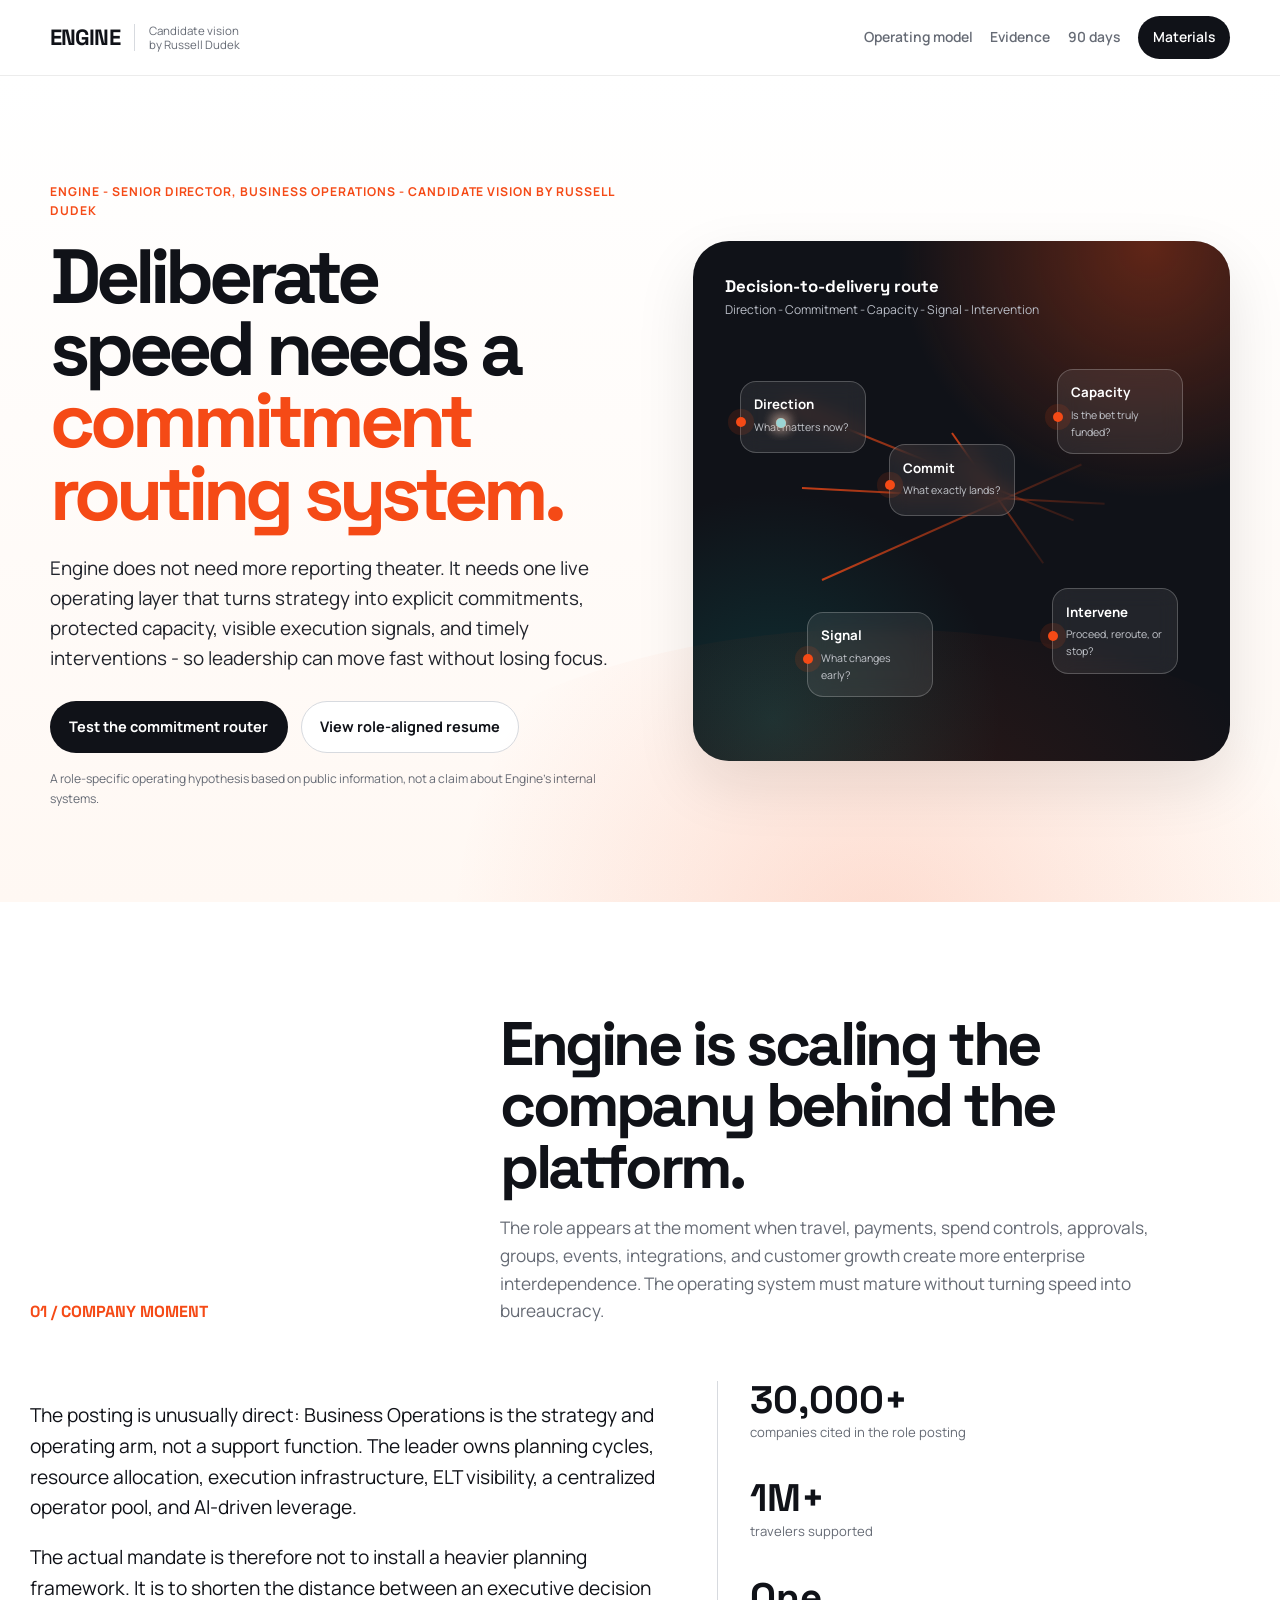
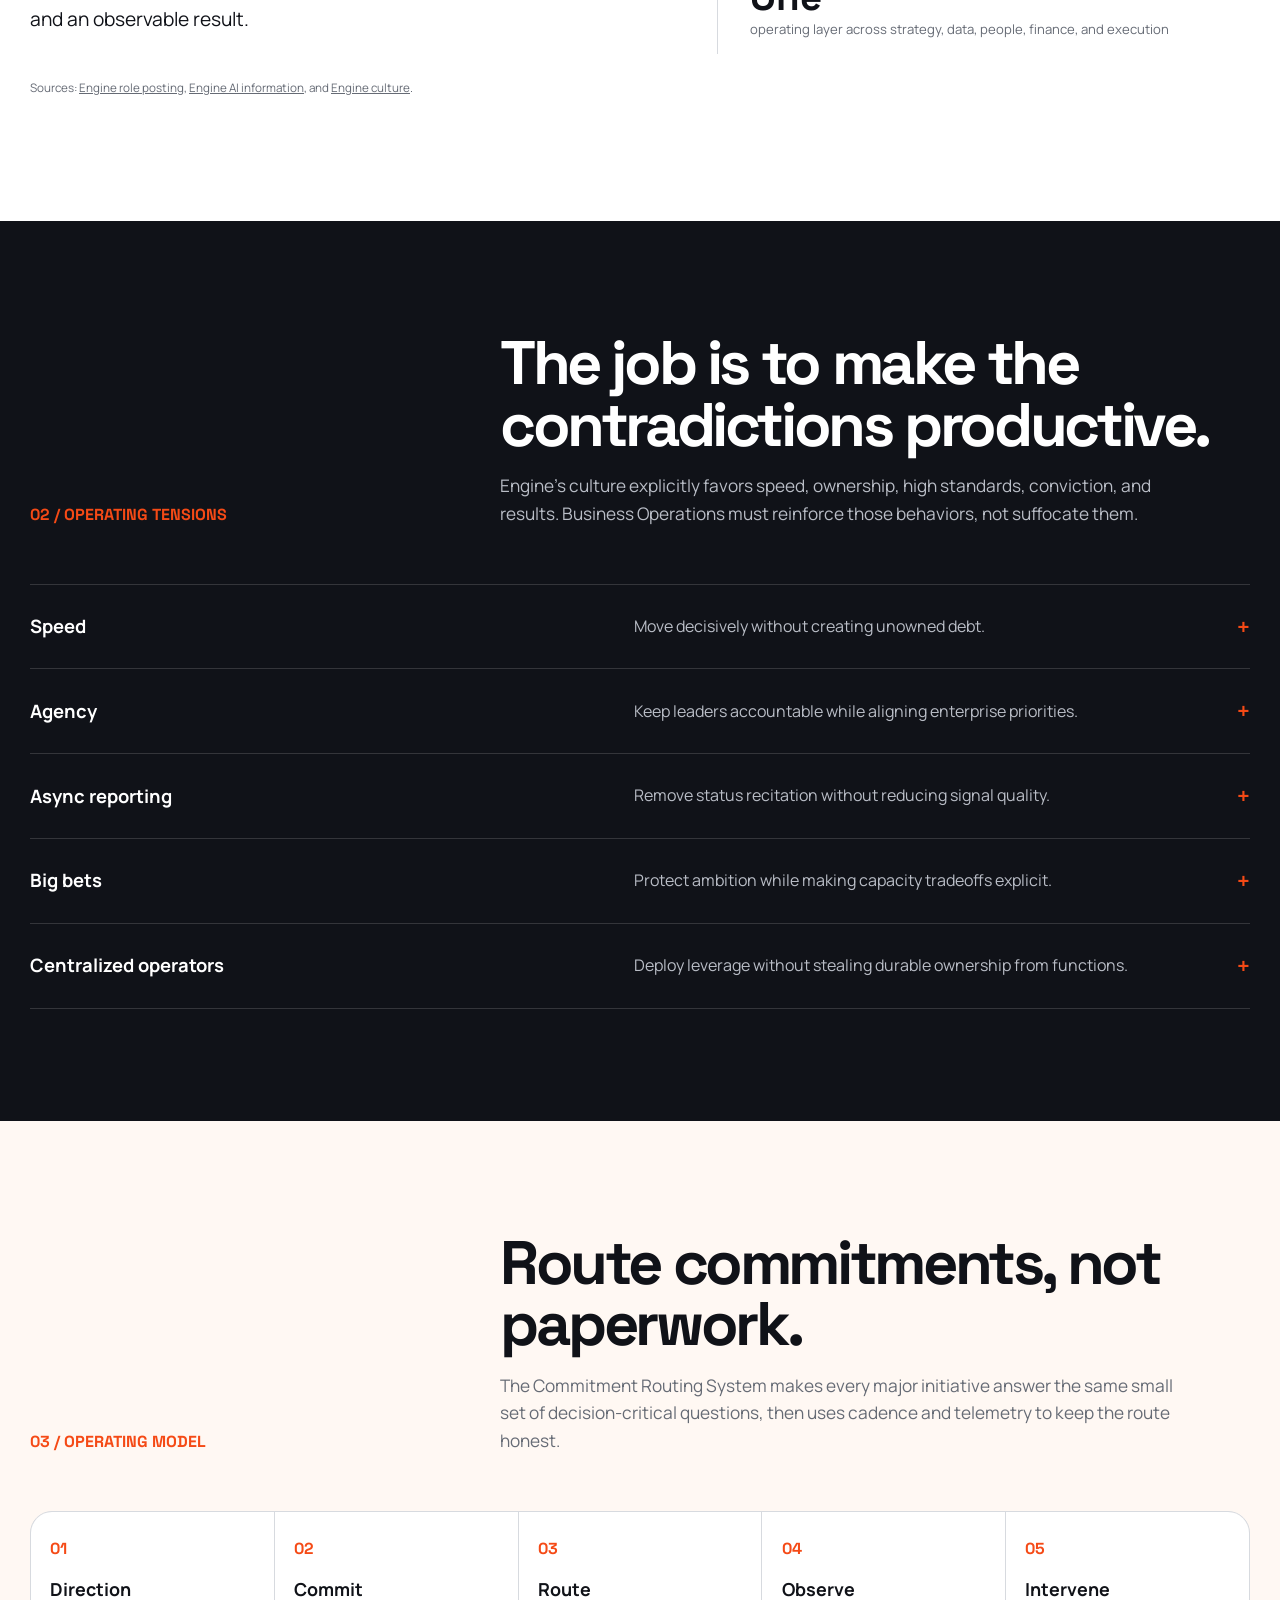
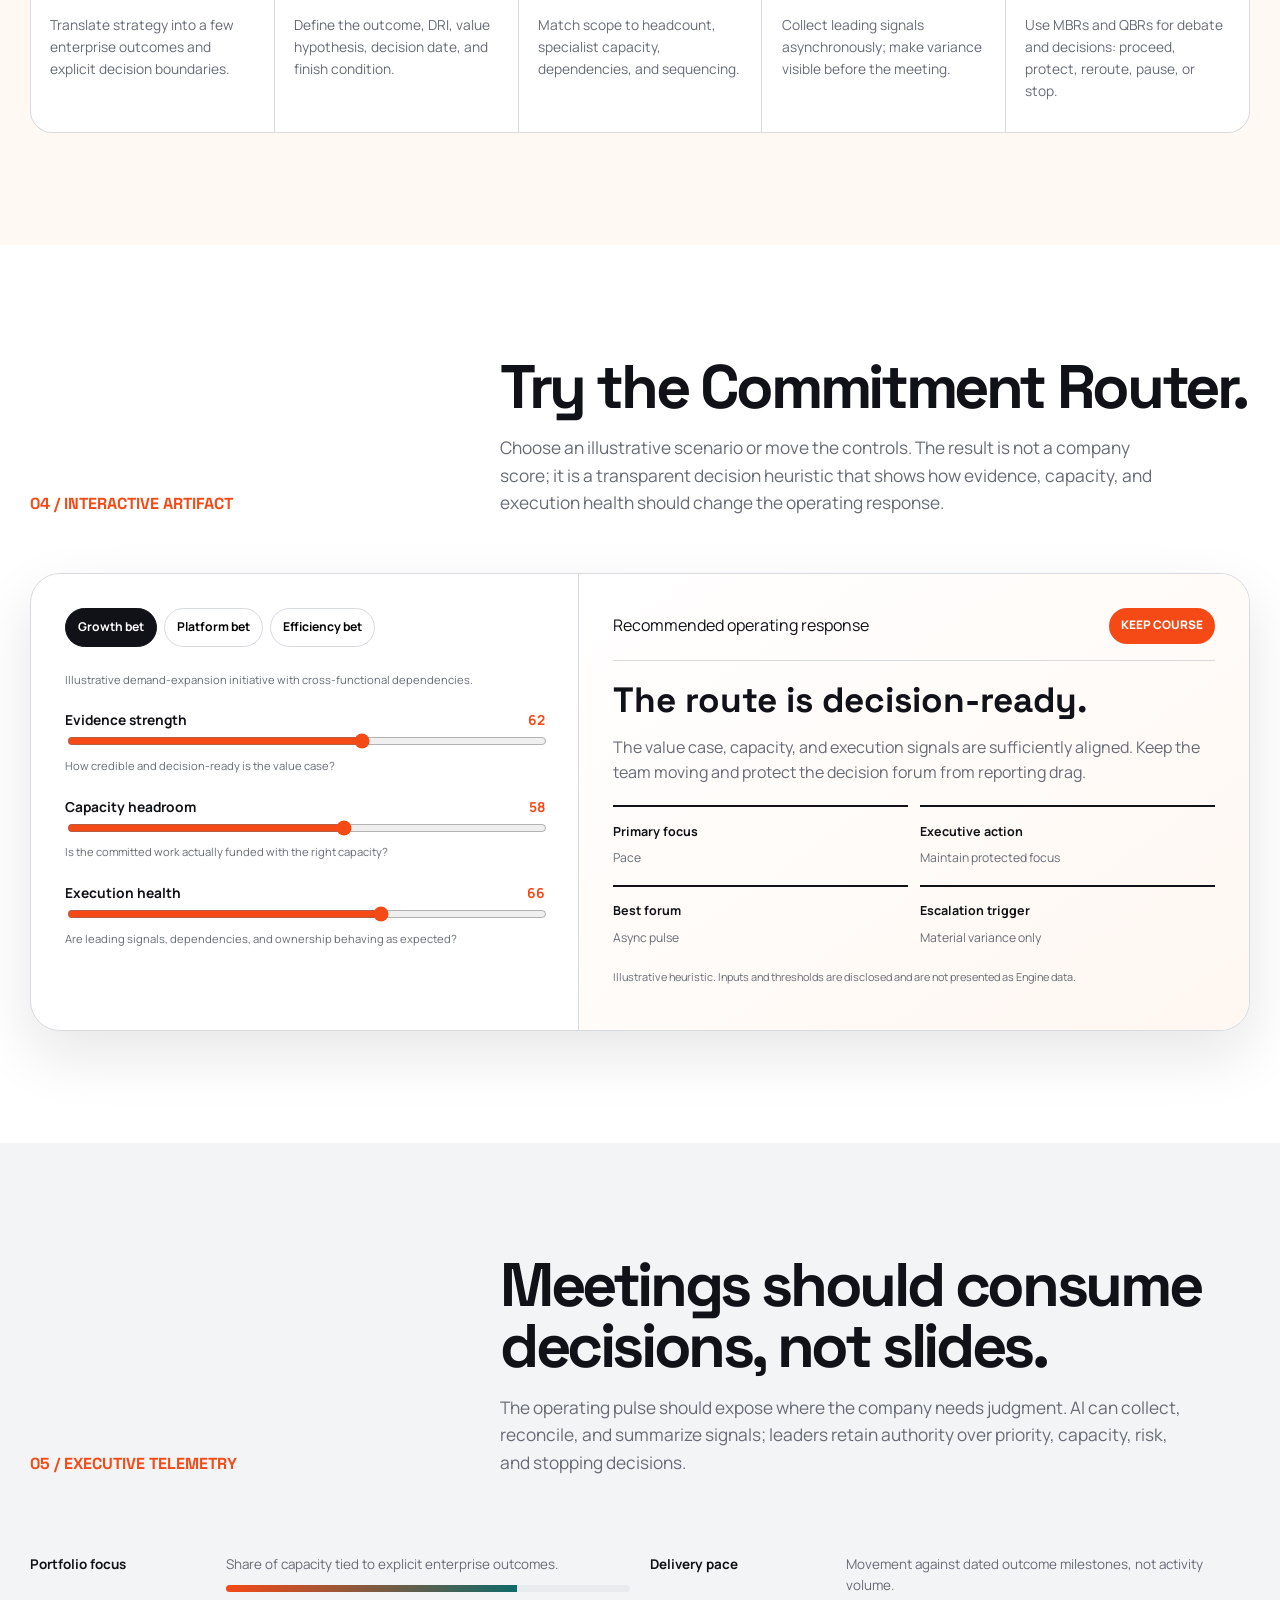
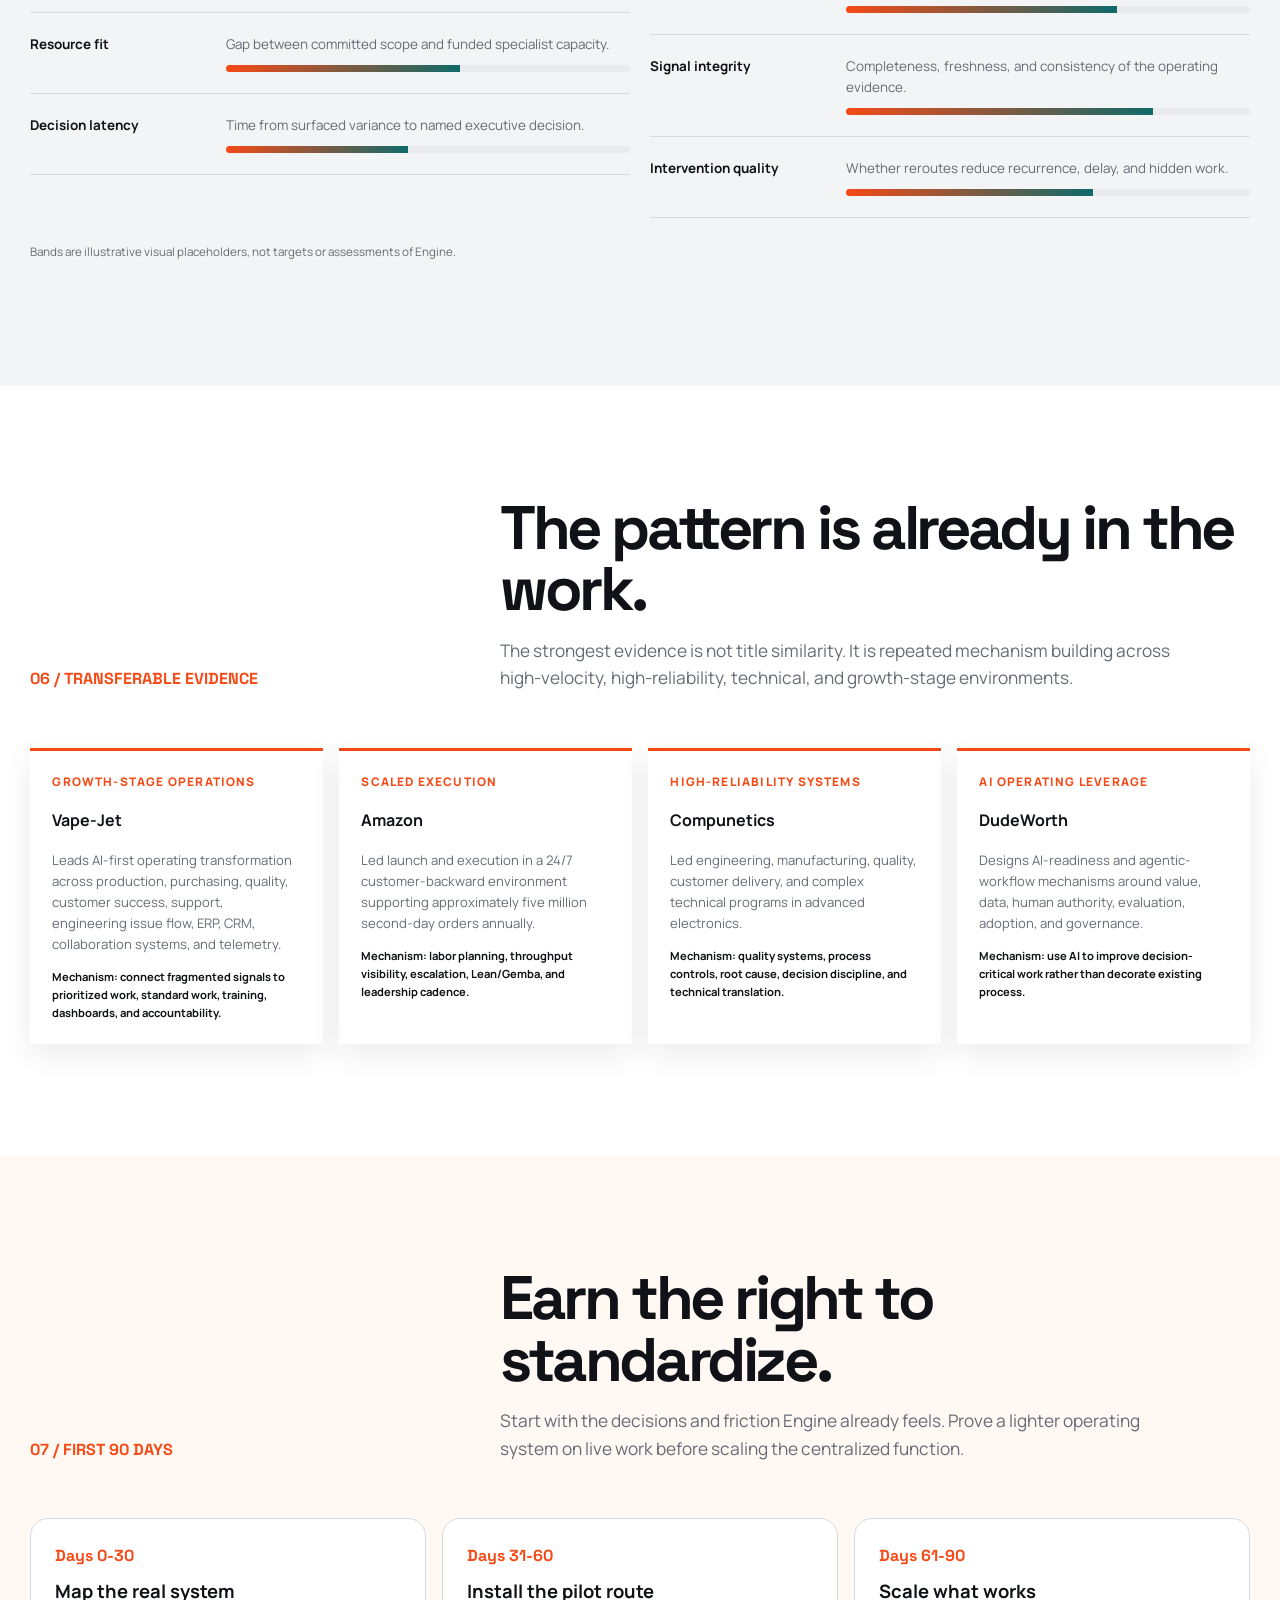
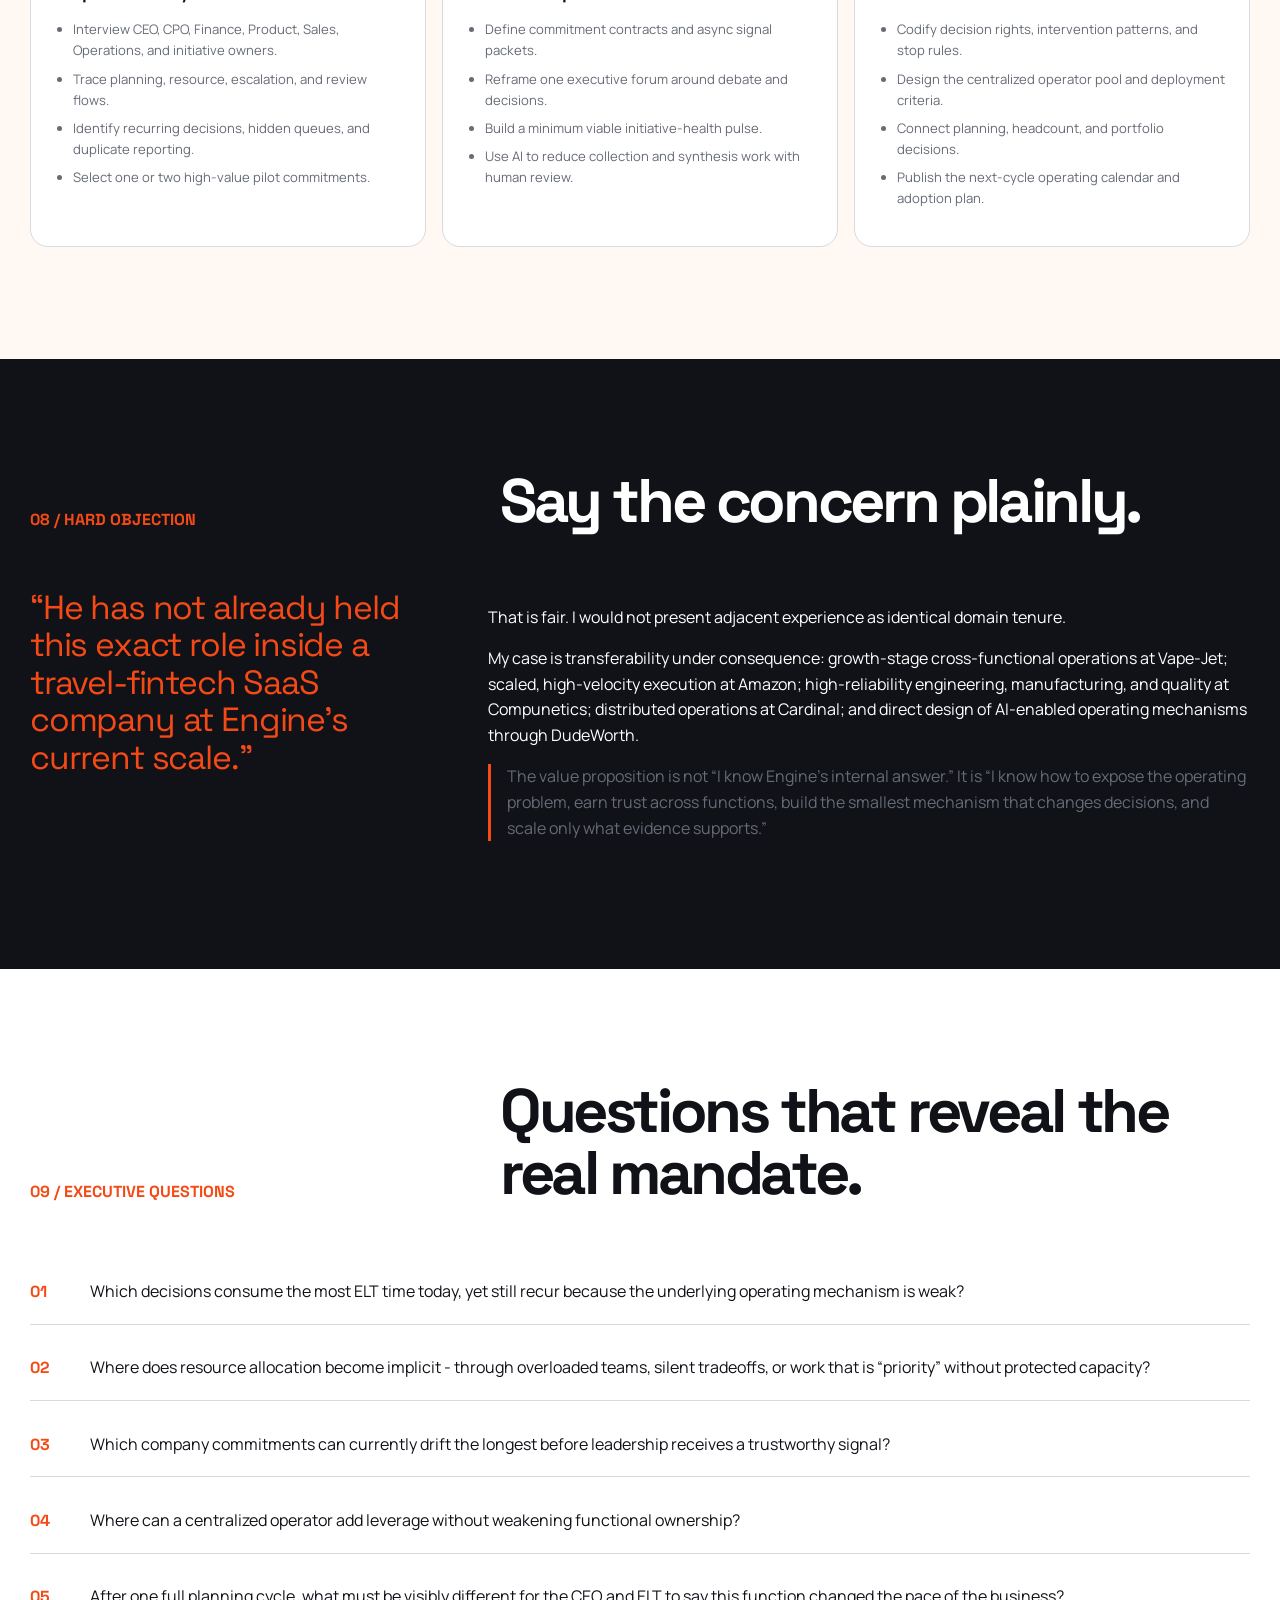
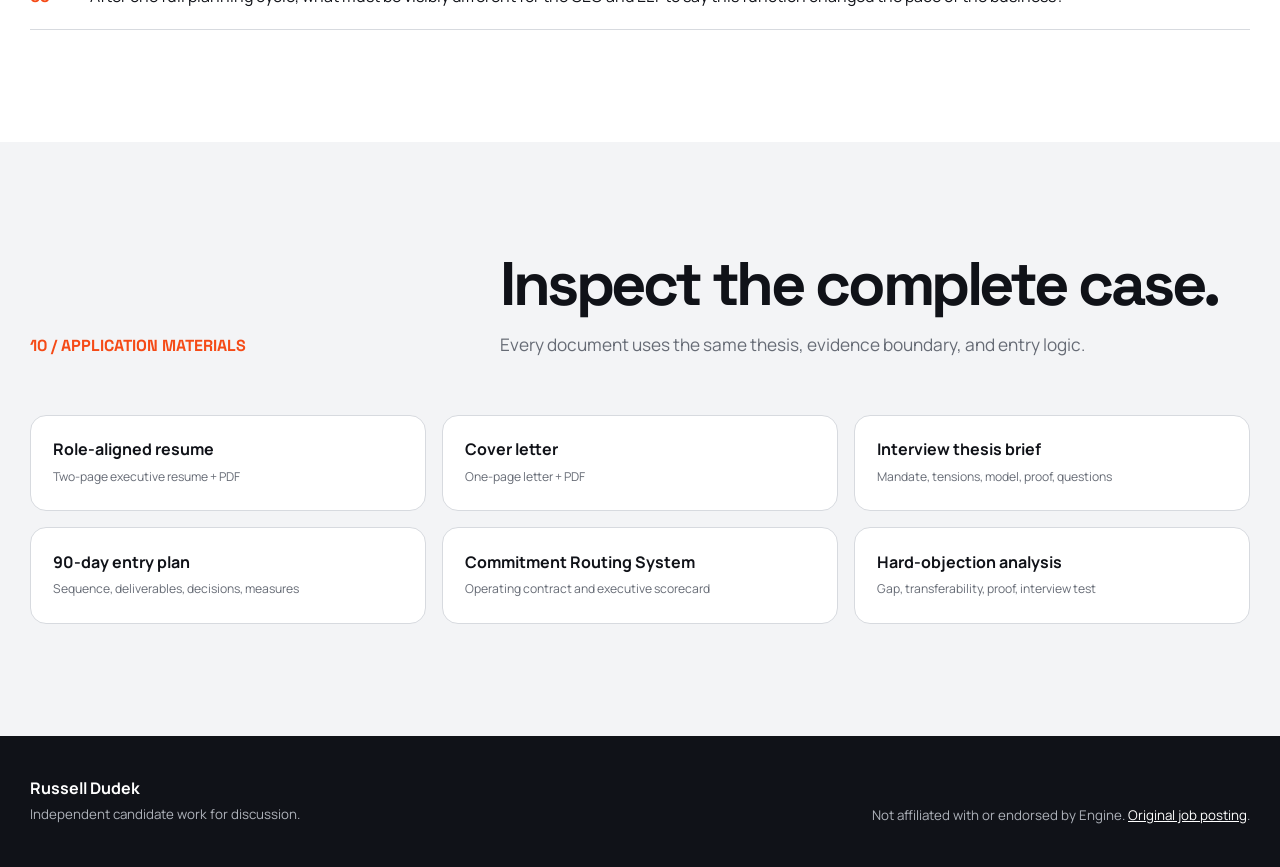
==== index.html @ a6847e2d "Add candidate vision site" ====
<!doctype html><html lang="en"><head><meta charset="utf-8"><meta name="viewport" content="width=device-width,initial-scale=1"><meta name="description" content="Independent candidate vision for Engine's Senior Director, Business Operations role by Russell Dudek."><title>Engine Senior Director, Business Operations - Russell Dudek</title><link rel="stylesheet" href="styles.css"></head><body><a class="skip-link" href="#main">Skip to content</a><header class="site-header"><div class="header-inner"><a class="brand-lockup" href="index.html"><span class="brand-word">ENGINE</span><span class="candidate-label">Candidate vision<br>by Russell Dudek</span></a><nav class="nav" aria-label="Primary"><a href="index.html#model">Operating model</a><a href="index.html#proof">Evidence</a><a href="index.html#plan">90 days</a><a class="nav-cta" href="index.html#downloads">Materials</a></nav></div></header><main id="main">
<section class="hero"><div class="hero-inner"><div><p class="company-id">ENGINE - Senior Director, Business Operations - Candidate vision by Russell Dudek</p><h1>Deliberate speed needs a <span>commitment routing system.</span></h1><p class="hero-copy">Engine does not need more reporting theater. It needs one live operating layer that turns strategy into explicit commitments, protected capacity, visible execution signals, and timely interventions - so leadership can move fast without losing focus.</p><div class="hero-actions"><a class="button primary" href="#router">Test the commitment router</a><a class="button secondary" href="resume.html">View role-aligned resume</a></div><p class="micro-note">A role-specific operating hypothesis based on public information, not a claim about Engine's internal systems.</p></div>
<div class="route-stage" aria-label="Animated commitment routing visual"><div class="route-map"><div class="route-title">Decision-to-delivery route</div><div class="route-sub">Direction - Commitment - Capacity - Signal - Intervention</div><div class="route-grid"><div class="route-line l1"></div><div class="route-line l2"></div><div class="route-line l3"></div><div class="route-line l4"></div><div class="signal"></div><div class="signal s2"></div><div class="signal s3"></div><div class="route-node n1"><strong>Direction</strong><small>What matters now?</small></div><div class="route-node n2"><strong>Commit</strong><small>What exactly lands?</small></div><div class="route-node n3"><strong>Capacity</strong><small>Is the bet truly funded?</small></div><div class="route-node n4"><strong>Signal</strong><small>What changes early?</small></div><div class="route-node n5"><strong>Intervene</strong><small>Proceed, reroute, or stop?</small></div></div></div></div></div></section>

<section class="section" id="moment"><div class="section-inner"><div class="section-head"><div><div class="section-num">01 / COMPANY MOMENT</div></div><div><h2>Engine is scaling the company behind the platform.</h2><p class="section-lede">The role appears at the moment when travel, payments, spend controls, approvals, groups, events, integrations, and customer growth create more enterprise interdependence. The operating system must mature without turning speed into bureaucracy.</p></div></div><div class="moment-grid"><div class="moment-copy"><p>The posting is unusually direct: Business Operations is the strategy and operating arm, not a support function. The leader owns planning cycles, resource allocation, execution infrastructure, ELT visibility, a centralized operator pool, and AI-driven leverage.</p><p>The actual mandate is therefore not to install a heavier planning framework. It is to shorten the distance between an executive decision and an observable result.</p></div><div class="fact-rail"><div class="fact"><strong>30,000+</strong><span>companies cited in the role posting</span></div><div class="fact"><strong>1M+</strong><span>travelers supported</span></div><div class="fact"><strong>One</strong><span>operating layer across strategy, data, people, finance, and execution</span></div></div></div><p class="source-note">Sources: <a href="https://job-boards.greenhouse.io/engine/jobs/7785893003">Engine role posting</a>, <a href="https://engine.com/ai-information">Engine AI information</a>, and <a href="https://engine.com/culture">Engine culture</a>.</p></div></section>

<section class="section dark" id="tensions"><div class="section-inner"><div class="section-head"><div><div class="section-num">02 / OPERATING TENSIONS</div></div><div><h2>The job is to make the contradictions productive.</h2><p class="section-lede">Engine's culture explicitly favors speed, ownership, high standards, conviction, and results. Business Operations must reinforce those behaviors, not suffocate them.</p></div></div><div class="tension-list"><div class="tension"><strong>Speed</strong><span>Move decisively without creating unowned debt.</span><b class="arrow">+</b></div><div class="tension"><strong>Agency</strong><span>Keep leaders accountable while aligning enterprise priorities.</span><b class="arrow">+</b></div><div class="tension"><strong>Async reporting</strong><span>Remove status recitation without reducing signal quality.</span><b class="arrow">+</b></div><div class="tension"><strong>Big bets</strong><span>Protect ambition while making capacity tradeoffs explicit.</span><b class="arrow">+</b></div><div class="tension"><strong>Centralized operators</strong><span>Deploy leverage without stealing durable ownership from functions.</span><b class="arrow">+</b></div></div></div></section>

<section class="section cream" id="model"><div class="section-inner"><div class="section-head"><div><div class="section-num">03 / OPERATING MODEL</div></div><div><h2>Route commitments, not paperwork.</h2><p class="section-lede">The Commitment Routing System makes every major initiative answer the same small set of decision-critical questions, then uses cadence and telemetry to keep the route honest.</p></div></div><div class="model-strip"><div class="model-step"><span class="step-num">01</span><h3>Direction</h3><p>Translate strategy into a few enterprise outcomes and explicit decision boundaries.</p></div><div class="model-step"><span class="step-num">02</span><h3>Commit</h3><p>Define the outcome, DRI, value hypothesis, decision date, and finish condition.</p></div><div class="model-step"><span class="step-num">03</span><h3>Route</h3><p>Match scope to headcount, specialist capacity, dependencies, and sequencing.</p></div><div class="model-step"><span class="step-num">04</span><h3>Observe</h3><p>Collect leading signals asynchronously; make variance visible before the meeting.</p></div><div class="model-step"><span class="step-num">05</span><h3>Intervene</h3><p>Use MBRs and QBRs for debate and decisions: proceed, protect, reroute, pause, or stop.</p></div></div></div></section>

<section class="section" id="router"><div class="section-inner"><div class="section-head"><div><div class="section-num">04 / INTERACTIVE ARTIFACT</div></div><div><h2>Try the Commitment Router.</h2><p class="section-lede">Choose an illustrative scenario or move the controls. The result is not a company score; it is a transparent decision heuristic that shows how evidence, capacity, and execution health should change the operating response.</p></div></div><div class="router-shell"><div class="router-controls"><div class="scenario-tabs" role="tablist" aria-label="Illustrative scenarios"><button class="scenario-tab" data-scenario="growth" aria-selected="true">Growth bet</button><button class="scenario-tab" data-scenario="platform" aria-selected="false">Platform bet</button><button class="scenario-tab" data-scenario="efficiency" aria-selected="false">Efficiency bet</button></div><p id="scenarioContext" class="control-help">Illustrative demand-expansion initiative with cross-functional dependencies.</p><div class="control"><label for="evidence">Evidence strength <output id="evidenceOut">62</output></label><input id="evidence" type="range" min="0" max="100" value="62"><div class="control-help">How credible and decision-ready is the value case?</div></div><div class="control"><label for="capacity">Capacity headroom <output id="capacityOut">58</output></label><input id="capacity" type="range" min="0" max="100" value="58"><div class="control-help">Is the committed work actually funded with the right capacity?</div></div><div class="control"><label for="health">Execution health <output id="healthOut">66</output></label><input id="health" type="range" min="0" max="100" value="66"><div class="control-help">Are leading signals, dependencies, and ownership behaving as expected?</div></div></div><div class="router-output"><div class="decision-state"><span>Recommended operating response</span><span class="decision-badge" id="decisionBadge">KEEP COURSE</span></div><h3 class="decision-title" id="decisionTitle">The route is decision-ready.</h3><p class="decision-copy" id="decisionCopy">The value case, capacity, and execution signals are sufficiently aligned.</p><div class="decision-grid"><div class="decision-cell"><strong>Primary focus</strong><p id="decisionFocus">Pace</p></div><div class="decision-cell"><strong>Executive action</strong><p id="decisionAction">Maintain protected focus</p></div><div class="decision-cell"><strong>Best forum</strong><p id="decisionForum">Async pulse</p></div><div class="decision-cell"><strong>Escalation trigger</strong><p id="decisionTrigger">Material variance only</p></div></div><p class="assumption">Illustrative heuristic. Inputs and thresholds are disclosed and are not presented as Engine data.</p></div></div></div></section>

<section class="section mist" id="telemetry"><div class="section-inner"><div class="section-head"><div><div class="section-num">05 / EXECUTIVE TELEMETRY</div></div><div><h2>Meetings should consume decisions, not slides.</h2><p class="section-lede">The operating pulse should expose where the company needs judgment. AI can collect, reconcile, and summarize signals; leaders retain authority over priority, capacity, risk, and stopping decisions.</p></div></div><div class="scorecard"><div><div class="score-row"><strong>Portfolio focus</strong><span>Share of capacity tied to explicit enterprise outcomes.<div class="score-band"><i style="width:72%"></i></div></span></div><div class="score-row"><strong>Resource fit</strong><span>Gap between committed scope and funded specialist capacity.<div class="score-band"><i style="width:58%"></i></div></span></div><div class="score-row"><strong>Decision latency</strong><span>Time from surfaced variance to named executive decision.<div class="score-band"><i style="width:45%"></i></div></span></div></div><div><div class="score-row"><strong>Delivery pace</strong><span>Movement against dated outcome milestones, not activity volume.<div class="score-band"><i style="width:67%"></i></div></span></div><div class="score-row"><strong>Signal integrity</strong><span>Completeness, freshness, and consistency of the operating evidence.<div class="score-band"><i style="width:76%"></i></div></span></div><div class="score-row"><strong>Intervention quality</strong><span>Whether reroutes reduce recurrence, delay, and hidden work.<div class="score-band"><i style="width:61%"></i></div></span></div></div></div><p class="source-note">Bands are illustrative visual placeholders, not targets or assessments of Engine.</p></div></section>

<section class="section" id="proof"><div class="section-inner"><div class="section-head"><div><div class="section-num">06 / TRANSFERABLE EVIDENCE</div></div><div><h2>The pattern is already in the work.</h2><p class="section-lede">The strongest evidence is not title similarity. It is repeated mechanism building across high-velocity, high-reliability, technical, and growth-stage environments.</p></div></div><div class="proof-map"><article class="proof"><div class="eyebrow">Growth-stage operations</div><h3>Vape-Jet</h3><p>Leads AI-first operating transformation across production, purchasing, quality, customer success, support, engineering issue flow, ERP, CRM, collaboration systems, and telemetry.</p><div class="evidence">Mechanism: connect fragmented signals to prioritized work, standard work, training, dashboards, and accountability.</div></article><article class="proof"><div class="eyebrow">Scaled execution</div><h3>Amazon</h3><p>Led launch and execution in a 24/7 customer-backward environment supporting approximately five million second-day orders annually.</p><div class="evidence">Mechanism: labor planning, throughput visibility, escalation, Lean/Gemba, and leadership cadence.</div></article><article class="proof"><div class="eyebrow">High-reliability systems</div><h3>Compunetics</h3><p>Led engineering, manufacturing, quality, customer delivery, and complex technical programs in advanced electronics.</p><div class="evidence">Mechanism: quality systems, process controls, root cause, decision discipline, and technical translation.</div></article><article class="proof"><div class="eyebrow">AI operating leverage</div><h3>DudeWorth</h3><p>Designs AI-readiness and agentic-workflow mechanisms around value, data, human authority, evaluation, adoption, and governance.</p><div class="evidence">Mechanism: use AI to improve decision-critical work rather than decorate existing process.</div></article></div></div></section>

<section class="section cream" id="plan"><div class="section-inner"><div class="section-head"><div><div class="section-num">07 / FIRST 90 DAYS</div></div><div><h2>Earn the right to standardize.</h2><p class="section-lede">Start with the decisions and friction Engine already feels. Prove a lighter operating system on live work before scaling the centralized function.</p></div></div><div class="timeline"><article class="phase"><span class="days">Days 0-30</span><h3>Map the real system</h3><ul><li>Interview CEO, CPO, Finance, Product, Sales, Operations, and initiative owners.</li><li>Trace planning, resource, escalation, and review flows.</li><li>Identify recurring decisions, hidden queues, and duplicate reporting.</li><li>Select one or two high-value pilot commitments.</li></ul></article><article class="phase"><span class="days">Days 31-60</span><h3>Install the pilot route</h3><ul><li>Define commitment contracts and async signal packets.</li><li>Reframe one executive forum around debate and decisions.</li><li>Build a minimum viable initiative-health pulse.</li><li>Use AI to reduce collection and synthesis work with human review.</li></ul></article><article class="phase"><span class="days">Days 61-90</span><h3>Scale what works</h3><ul><li>Codify decision rights, intervention patterns, and stop rules.</li><li>Design the centralized operator pool and deployment criteria.</li><li>Connect planning, headcount, and portfolio decisions.</li><li>Publish the next-cycle operating calendar and adoption plan.</li></ul></article></div></div></section>

<section class="section dark" id="objection"><div class="section-inner"><div class="section-head"><div><div class="section-num">08 / HARD OBJECTION</div></div><div><h2>Say the concern plainly.</h2></div></div><div class="objection"><div class="objection-quote">“He has not already held this exact role inside a travel-fintech SaaS company at Engine's current scale.”</div><div class="objection-answer"><p>That is fair. I would not present adjacent experience as identical domain tenure.</p><p>My case is transferability under consequence: growth-stage cross-functional operations at Vape-Jet; scaled, high-velocity execution at Amazon; high-reliability engineering, manufacturing, and quality at Compunetics; distributed operations at Cardinal; and direct design of AI-enabled operating mechanisms through DudeWorth.</p><p class="boundary">The value proposition is not “I know Engine's internal answer.” It is “I know how to expose the operating problem, earn trust across functions, build the smallest mechanism that changes decisions, and scale only what evidence supports.”</p></div></div></div></section>

<section class="section" id="questions"><div class="section-inner"><div class="section-head"><div><div class="section-num">09 / EXECUTIVE QUESTIONS</div></div><div><h2>Questions that reveal the real mandate.</h2></div></div><div class="questions"><div class="question"><b>01</b><span>Which decisions consume the most ELT time today, yet still recur because the underlying operating mechanism is weak?</span></div><div class="question"><b>02</b><span>Where does resource allocation become implicit - through overloaded teams, silent tradeoffs, or work that is “priority” without protected capacity?</span></div><div class="question"><b>03</b><span>Which company commitments can currently drift the longest before leadership receives a trustworthy signal?</span></div><div class="question"><b>04</b><span>Where can a centralized operator add leverage without weakening functional ownership?</span></div><div class="question"><b>05</b><span>After one full planning cycle, what must be visibly different for the CEO and ELT to say this function changed the pace of the business?</span></div></div></div></section>

<section class="section mist" id="downloads"><div class="section-inner"><div class="section-head"><div><div class="section-num">10 / APPLICATION MATERIALS</div></div><div><h2>Inspect the complete case.</h2><p class="section-lede">Every document uses the same thesis, evidence boundary, and entry logic.</p></div></div><div class="download-grid"><a class="download" href="resume.html"><strong>Role-aligned resume</strong><span>Two-page executive resume + PDF</span></a><a class="download" href="cover-letter.html"><strong>Cover letter</strong><span>One-page letter + PDF</span></a><a class="download" href="interview-brief.html"><strong>Interview thesis brief</strong><span>Mandate, tensions, model, proof, questions</span></a><a class="download" href="90-day-plan.html"><strong>90-day entry plan</strong><span>Sequence, deliverables, decisions, measures</span></a><a class="download" href="commitment-router.html"><strong>Commitment Routing System</strong><span>Operating contract and executive scorecard</span></a><a class="download" href="objection-analysis.html"><strong>Hard-objection analysis</strong><span>Gap, transferability, proof, interview test</span></a></div></div></section>
</main><footer class="footer"><div class="footer-inner"><div><strong>Russell Dudek</strong><br><small>Independent candidate work for discussion.</small></div><small>Not affiliated with or endorsed by Engine. <a href="https://job-boards.greenhouse.io/engine/jobs/7785893003">Original job posting</a>.</small></div></footer><script src="script.js"></script></body></html>
---- styles.css ----
@import url('https://fonts.googleapis.com/css2?family=Manrope:wght@400;500;600;700;800&family=Space+Grotesk:wght@500;600;700&display=swap');
@import url('./brand-tokens.css');
*{box-sizing:border-box} html{scroll-behavior:smooth} body{margin:0;background:var(--engine-white);color:var(--engine-ink);font-family:Manrope,system-ui,sans-serif;line-height:1.6} a{color:inherit} img{max-width:100%}
.skip-link{position:absolute;left:-9999px;top:0;background:#fff;color:#000;padding:.8rem 1rem;z-index:999}.skip-link:focus{left:1rem;top:1rem}
.site-header{position:sticky;top:0;z-index:40;background:rgba(255,255,255,.91);backdrop-filter:blur(16px);border-bottom:1px solid rgba(16,18,24,.08)}
.header-inner{max-width:var(--max-width);margin:auto;padding:1rem 1.25rem;display:flex;align-items:center;justify-content:space-between;gap:1rem}.brand-lockup{display:flex;align-items:center;gap:.9rem;text-decoration:none}.brand-word{font-family:'Space Grotesk',sans-serif;font-size:1.38rem;font-weight:700;letter-spacing:-.04em}.candidate-label{font-size:.72rem;color:var(--engine-muted);line-height:1.15;border-left:1px solid var(--engine-line);padding-left:.85rem}.nav{display:flex;align-items:center;gap:1.1rem;font-size:.87rem}.nav a{text-decoration:none;color:var(--engine-muted);font-weight:600}.nav a:hover,.nav a:focus{color:var(--engine-ink)}.nav .nav-cta{background:var(--engine-ink);color:white;padding:.65rem .95rem;border-radius:999px}
.hero{min-height:calc(100vh - 74px);display:grid;align-items:center;position:relative;overflow:hidden;background:linear-gradient(180deg,#fff 0%,#fff8f3 100%)}.hero:after{content:'';position:absolute;inset:auto -12% -42% 25%;height:620px;border-radius:50%;background:radial-gradient(circle,rgba(245,74,22,.16),transparent 67%);pointer-events:none}.hero-inner{max-width:var(--max-width);margin:auto;padding:5.5rem 1.25rem 4rem;display:grid;grid-template-columns:minmax(0,1.03fr) minmax(420px,.97fr);gap:4.5rem;align-items:center}.company-id{font-weight:700;letter-spacing:.08em;text-transform:uppercase;font-size:.76rem;color:var(--engine-orange);margin:0 0 1.2rem}.hero h1{font-family:'Space Grotesk',sans-serif;font-size:clamp(3rem,6vw,6.2rem);line-height:.94;letter-spacing:-.065em;margin:0 0 1.5rem;max-width:10.5ch}.hero h1 span{color:var(--engine-orange)}.hero-copy{font-size:1.18rem;max-width:60ch;color:var(--engine-ink-2);margin:0 0 1.7rem}.hero-actions{display:flex;gap:.8rem;flex-wrap:wrap}.button{display:inline-flex;align-items:center;justify-content:center;gap:.45rem;text-decoration:none;border:1px solid transparent;border-radius:999px;padding:.85rem 1.15rem;font-weight:700;font-size:.91rem;cursor:pointer}.button.primary{background:var(--engine-ink);color:white}.button.secondary{border-color:var(--engine-line);background:white}.button.orange{background:var(--engine-orange);color:white}.button:hover{transform:translateY(-1px)}.micro-note{font-size:.76rem;color:var(--engine-muted);margin-top:1rem}
.route-stage{position:relative;min-height:520px}.route-map{position:absolute;inset:0;border-radius:36px;background:var(--engine-ink);box-shadow:var(--shadow-soft);overflow:hidden;padding:2rem;color:white}.route-map:before{content:'';position:absolute;inset:-20%;background:radial-gradient(circle at 75% 15%,rgba(245,74,22,.35),transparent 30%),radial-gradient(circle at 25% 80%,rgba(15,106,106,.34),transparent 28%)}.route-title{position:relative;z-index:2;font-family:'Space Grotesk';font-size:1.05rem;font-weight:700}.route-sub{position:relative;z-index:2;color:#b9bdc6;font-size:.76rem}.route-grid{position:absolute;inset:92px 28px 32px}.route-line{position:absolute;height:2px;background:linear-gradient(90deg,var(--engine-orange),rgba(245,74,22,.18));transform-origin:left center;opacity:.78}.route-line.l1{left:14%;top:18%;width:64%;transform:rotate(22deg)}.route-line.l2{left:21%;top:62%;width:59%;transform:rotate(-24deg)}.route-line.l3{left:17%;top:39%;width:63%;transform:rotate(3deg)}.route-line.l4{left:48%;top:25%;width:33%;transform:rotate(55deg)}.route-node{position:absolute;width:126px;min-height:72px;padding:.8rem;border:1px solid rgba(255,255,255,.22);background:rgba(255,255,255,.08);backdrop-filter:blur(10px);border-radius:16px;z-index:3}.route-node strong{display:block;font-size:.83rem}.route-node small{display:block;color:#c5c8ce;font-size:.66rem;margin-top:.2rem}.route-node:before{content:'';position:absolute;width:10px;height:10px;border-radius:50%;background:var(--engine-orange);box-shadow:0 0 0 8px rgba(245,74,22,.12);left:-5px;top:50%;animation:pulse 2.2s ease-in-out infinite}.route-node.n1{left:4%;top:12%}.route-node.n2{left:35%;top:28%}.route-node.n3{right:4%;top:9%}.route-node.n4{left:18%;bottom:8%}.route-node.n5{right:5%;bottom:14%}.signal{position:absolute;width:10px;height:10px;border-radius:50%;background:white;box-shadow:0 0 14px white;z-index:4;offset-path:path('M 60 90 C 190 10 310 175 440 85 C 500 45 540 210 440 315 C 325 410 190 245 90 345');animation:travel 7s linear infinite}.signal.s2{animation-delay:-2.4s;background:var(--engine-orange);box-shadow:0 0 14px var(--engine-orange)}.signal.s3{animation-delay:-4.8s;background:#9bd5d5;box-shadow:0 0 14px #9bd5d5}@keyframes travel{to{offset-distance:100%}}@keyframes pulse{50%{transform:scale(1.28);box-shadow:0 0 0 13px rgba(245,74,22,.04)}}
.section{padding:7rem 1.25rem}.section-inner{max-width:var(--max-width);margin:auto}.section.dark{background:var(--engine-ink);color:white}.section.cream{background:var(--engine-cream)}.section.mist{background:var(--engine-mist)}.section-head{display:grid;grid-template-columns:.72fr 1.28fr;gap:3rem;margin-bottom:3.5rem;align-items:end}.section-num{font-family:'Space Grotesk';color:var(--engine-orange);font-weight:700}.section h2{font-family:'Space Grotesk';font-size:clamp(2.3rem,4.8vw,4.7rem);line-height:1;letter-spacing:-.055em;margin:0}.section-lede{font-size:1.08rem;color:var(--engine-muted);max-width:62ch;margin:1rem 0 0}.dark .section-lede{color:#b9bdc6}.eyebrow{font-size:.74rem;font-weight:800;letter-spacing:.1em;text-transform:uppercase;color:var(--engine-orange);margin-bottom:1rem}
.moment-grid{display:grid;grid-template-columns:1.1fr .9fr;gap:2.2rem}.moment-copy{font-size:1.2rem;max-width:57ch}.fact-rail{border-left:1px solid var(--engine-line);padding-left:2rem;display:grid;gap:1.4rem}.fact strong{font-family:'Space Grotesk';font-size:2.4rem;line-height:1;display:block}.fact span{color:var(--engine-muted);font-size:.82rem}.source-note{font-size:.73rem;color:var(--engine-muted);margin-top:1.6rem}.source-note a{color:inherit}
.tension-list{display:grid;gap:0;border-top:1px solid rgba(255,255,255,.15)}.tension{display:grid;grid-template-columns:1fr 1fr auto;gap:1.2rem;padding:1.5rem 0;border-bottom:1px solid rgba(255,255,255,.15);align-items:center}.tension strong{font-size:1.15rem}.tension span{color:#b9bdc6}.tension .arrow{color:var(--engine-orange);font-size:1.4rem}
.model-strip{display:grid;grid-template-columns:repeat(5,1fr);gap:1px;background:var(--engine-line);border:1px solid var(--engine-line);border-radius:22px;overflow:hidden}.model-step{background:white;padding:1.55rem 1.2rem;min-height:220px}.model-step .step-num{font-family:'Space Grotesk';color:var(--engine-orange);font-weight:700}.model-step h3{font-size:1.12rem;margin:.8rem 0 .65rem}.model-step p{font-size:.86rem;color:var(--engine-muted);margin:0}.model-step:hover{background:var(--engine-cream)}
.router-shell{background:white;border:1px solid var(--engine-line);border-radius:30px;box-shadow:var(--shadow-soft);display:grid;grid-template-columns:.9fr 1.1fr;overflow:hidden}.router-controls{padding:2.1rem;border-right:1px solid var(--engine-line)}.router-output{padding:2.1rem;background:linear-gradient(145deg,#fff,#fff7f1)}.scenario-tabs{display:flex;gap:.45rem;flex-wrap:wrap;margin-bottom:1.5rem}.scenario-tab{border:1px solid var(--engine-line);background:white;padding:.55rem .75rem;border-radius:999px;font:inherit;font-size:.76rem;font-weight:700;cursor:pointer}.scenario-tab[aria-selected='true']{background:var(--engine-ink);color:white;border-color:var(--engine-ink)}.control{margin:1.3rem 0}.control label{display:flex;justify-content:space-between;gap:1rem;font-weight:700;font-size:.86rem}.control output{color:var(--engine-orange)} input[type=range]{width:100%;accent-color:var(--engine-orange)}.control-help{font-size:.7rem;color:var(--engine-muted)}.decision-state{display:flex;align-items:center;justify-content:space-between;gap:1rem;border-bottom:1px solid var(--engine-line);padding-bottom:1rem}.decision-badge{background:var(--engine-orange);color:white;padding:.55rem .75rem;border-radius:999px;font-weight:800;font-size:.74rem}.decision-title{font-family:'Space Grotesk';font-size:2.2rem;line-height:1.05;margin:1.3rem 0 .5rem}.decision-copy{color:var(--engine-muted)}.decision-grid{display:grid;grid-template-columns:repeat(2,1fr);gap:.8rem;margin-top:1.2rem}.decision-cell{border-top:2px solid var(--engine-ink);padding-top:.65rem}.decision-cell strong{font-size:.78rem}.decision-cell p{font-size:.76rem;color:var(--engine-muted);margin:.3rem 0}.assumption{margin-top:1rem;font-size:.68rem;color:var(--engine-muted)}
.scorecard{display:grid;grid-template-columns:1fr 1fr;gap:1.3rem}.score-row{display:grid;grid-template-columns:180px 1fr;gap:1rem;padding:1.3rem 0;border-bottom:1px solid var(--engine-line)}.score-row strong{font-size:.84rem}.score-row span{color:var(--engine-muted);font-size:.84rem}.score-band{height:7px;background:#e9eaed;border-radius:99px;overflow:hidden;margin-top:.6rem}.score-band i{display:block;height:100%;background:linear-gradient(90deg,var(--engine-orange),var(--candidate-teal));width:65%}
.proof-map{display:grid;grid-template-columns:repeat(4,1fr);gap:1rem}.proof{padding:1.4rem;border-top:3px solid var(--engine-orange);background:white;box-shadow:var(--shadow-card);min-height:250px}.proof h3{font-size:1rem}.proof p{font-size:.82rem;color:var(--engine-muted)}.proof .evidence{font-size:.7rem;color:var(--engine-ink);font-weight:700}
.timeline{display:grid;grid-template-columns:repeat(3,1fr);gap:1rem}.phase{position:relative;padding:1.5rem;background:white;border:1px solid var(--engine-line);border-radius:18px}.phase .days{font-family:'Space Grotesk';color:var(--engine-orange);font-weight:700}.phase h3{font-size:1.15rem;margin:.5rem 0}.phase ul{padding-left:1.1rem;color:var(--engine-muted);font-size:.82rem}.phase li{margin:.45rem 0}
.objection{display:grid;grid-template-columns:.7fr 1.3fr;gap:3rem;align-items:start}.objection-quote{font-family:'Space Grotesk';font-size:2.1rem;line-height:1.12;letter-spacing:-.035em;color:var(--engine-orange)}.objection-answer p{font-size:1rem}.boundary{border-left:3px solid var(--engine-orange);padding-left:1rem;color:var(--engine-muted)}
.questions{display:grid;gap:.7rem}.question{display:grid;grid-template-columns:44px 1fr;gap:1rem;padding:1.2rem 0;border-bottom:1px solid var(--engine-line)}.question b{font-family:'Space Grotesk';color:var(--engine-orange)}
.download-grid{display:grid;grid-template-columns:repeat(3,1fr);gap:1rem}.download{background:white;border:1px solid var(--engine-line);padding:1.35rem;border-radius:16px;text-decoration:none;display:block}.download:hover{border-color:var(--engine-orange);transform:translateY(-2px)}.download strong{display:block}.download span{font-size:.76rem;color:var(--engine-muted)}
.footer{background:var(--engine-ink);color:white;padding:2.5rem 1.25rem}.footer-inner{max-width:var(--max-width);margin:auto;display:flex;justify-content:space-between;gap:2rem;align-items:flex-end}.footer small{color:#aeb2ba}.footer a{color:white}
.doc-body{background:var(--engine-mist);padding:2rem}.doc-actions{max-width:8.5in;margin:0 auto 1rem;display:flex;gap:.65rem;flex-wrap:wrap}.doc-sheet{max-width:8.5in;margin:auto;background:white;min-height:11in;box-shadow:var(--shadow-card);padding:.62in}.doc-header{border-bottom:3px solid var(--engine-orange);padding-bottom:.9rem;margin-bottom:1.1rem}.doc-header h1{font-family:'Space Grotesk';font-size:2rem;letter-spacing:-.04em;margin:0}.doc-role{font-weight:700;margin:.2rem 0}.doc-contact{font-size:.76rem;color:var(--engine-muted)}.doc-contact a{color:inherit}.doc-section h2{font-family:'Space Grotesk';font-size:.85rem;letter-spacing:.08em;text-transform:uppercase;color:var(--engine-orange);border-bottom:1px solid var(--engine-line);padding-bottom:.3rem}.doc-section h3{font-size:.92rem;margin:.8rem 0 .15rem}.doc-section p,.doc-section li{font-size:.78rem;line-height:1.45}.doc-section ul{margin:.35rem 0 .7rem;padding-left:1.15rem}.doc-two-col{display:grid;grid-template-columns:1.25fr .75fr;gap:1.2rem}.doc-note{background:var(--engine-cream);padding:.8rem;border-left:3px solid var(--engine-orange);font-size:.76rem}.page-break{break-before:page;page-break-before:always;margin-top:1.2rem}.doc-footer-note{font-size:.68rem;color:var(--engine-muted);margin-top:1rem;text-align:center}
@media (max-width:1000px){.hero-inner{grid-template-columns:1fr;gap:2.5rem}.route-stage{min-height:500px}.section-head{grid-template-columns:1fr}.moment-grid,.router-shell,.objection{grid-template-columns:1fr}.router-controls{border-right:0;border-bottom:1px solid var(--engine-line)}.model-strip{grid-template-columns:1fr 1fr}.proof-map{grid-template-columns:1fr 1fr}.download-grid{grid-template-columns:1fr 1fr}}
@media (max-width:680px){.nav a:not(.nav-cta){display:none}.candidate-label{display:none}.hero-inner{padding-top:4rem}.hero h1{font-size:3.5rem}.route-stage{min-height:430px}.route-node{width:102px;padding:.6rem}.route-grid{inset:90px 15px 24px}.section{padding:5rem 1rem}.tension{grid-template-columns:1fr}.tension .arrow{display:none}.model-strip,.proof-map,.timeline,.download-grid,.scorecard,.decision-grid{grid-template-columns:1fr}.score-row{grid-template-columns:1fr}.fact-rail{border-left:0;padding-left:0;border-top:1px solid var(--engine-line);padding-top:1.5rem}.footer-inner{display:block}.doc-body{padding:.5rem}.doc-sheet{padding:.4in;min-height:auto}.doc-two-col{grid-template-columns:1fr}}
@media print{.site-header,.doc-actions,.footer,.no-print{display:none!important}.doc-body{background:white;padding:0}.doc-sheet{box-shadow:none;max-width:none;margin:0;padding:.45in}.page-break{page-break-before:always}.doc-sheet a{text-decoration:none;color:inherit}}
@media (prefers-reduced-motion:reduce){html{scroll-behavior:auto}*,*:before,*:after{animation:none!important;transition:none!important}.signal{display:none}.button:hover,.download:hover{transform:none}}
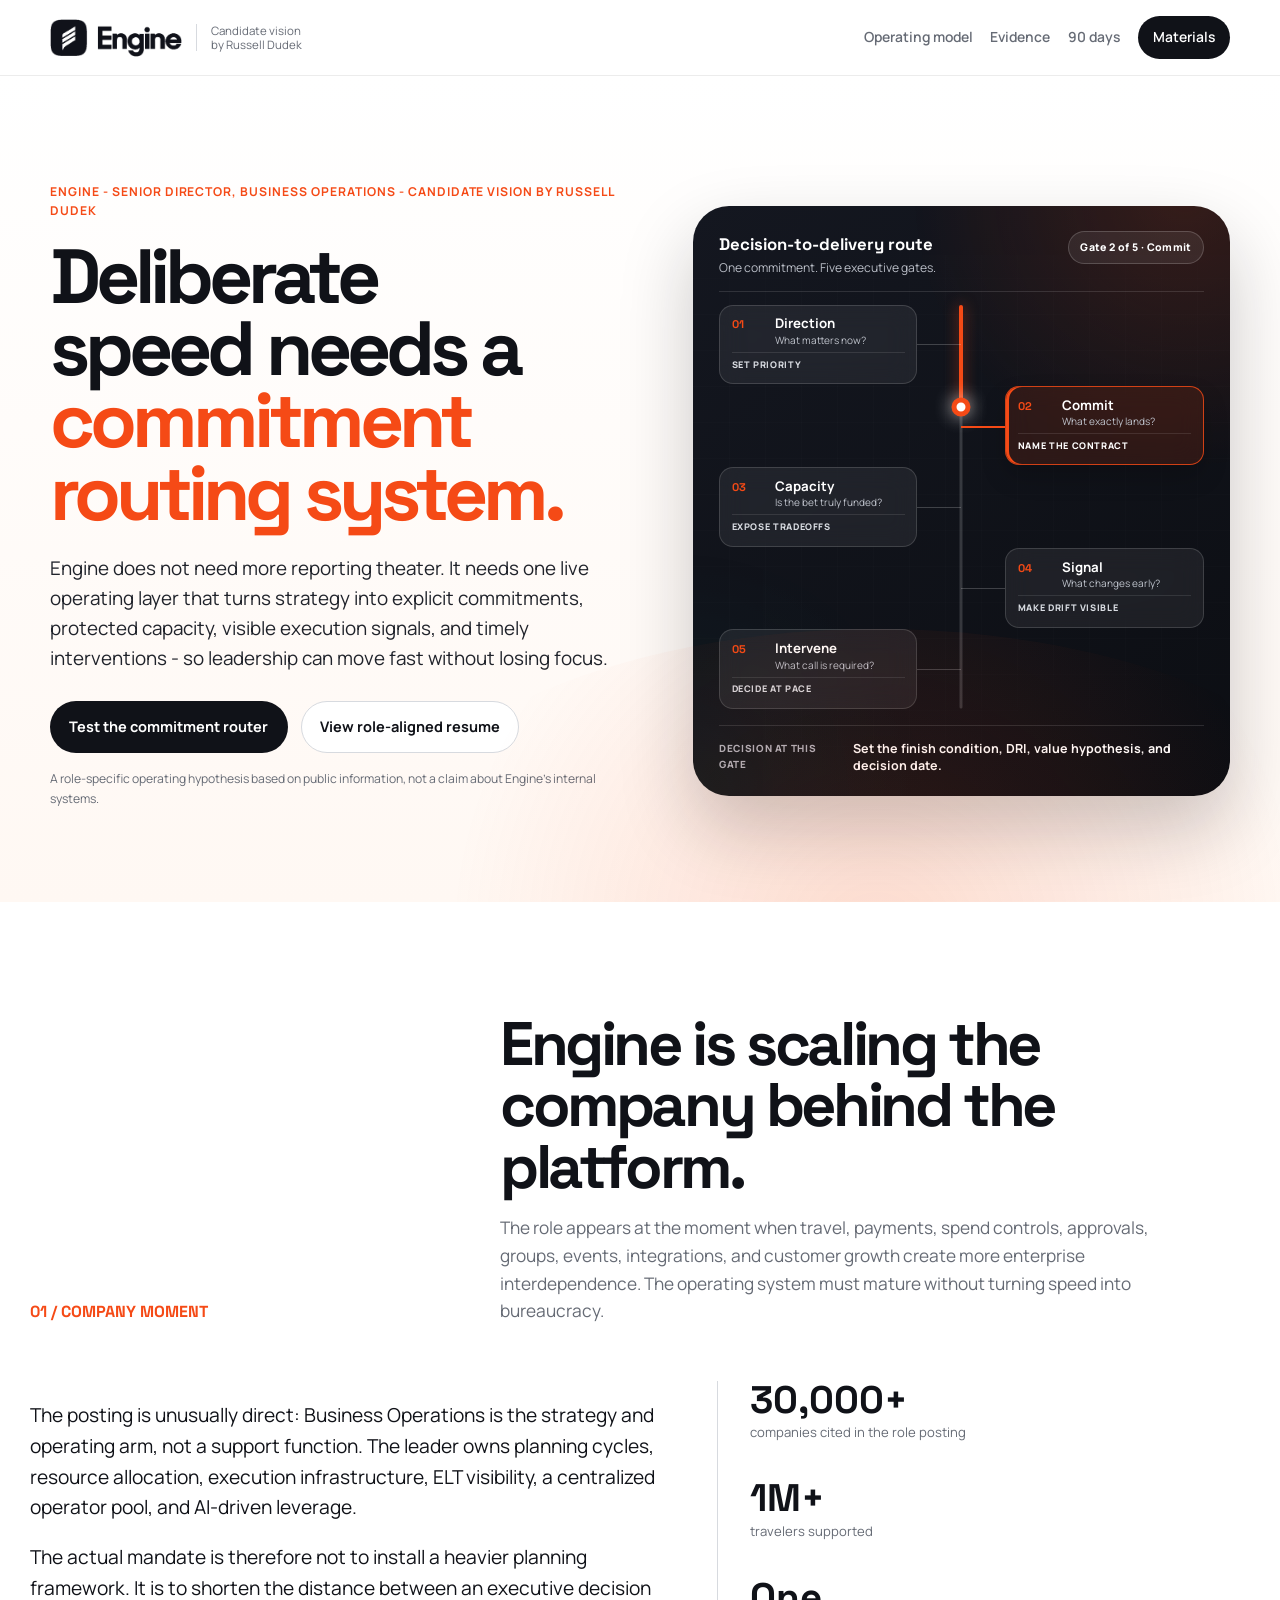
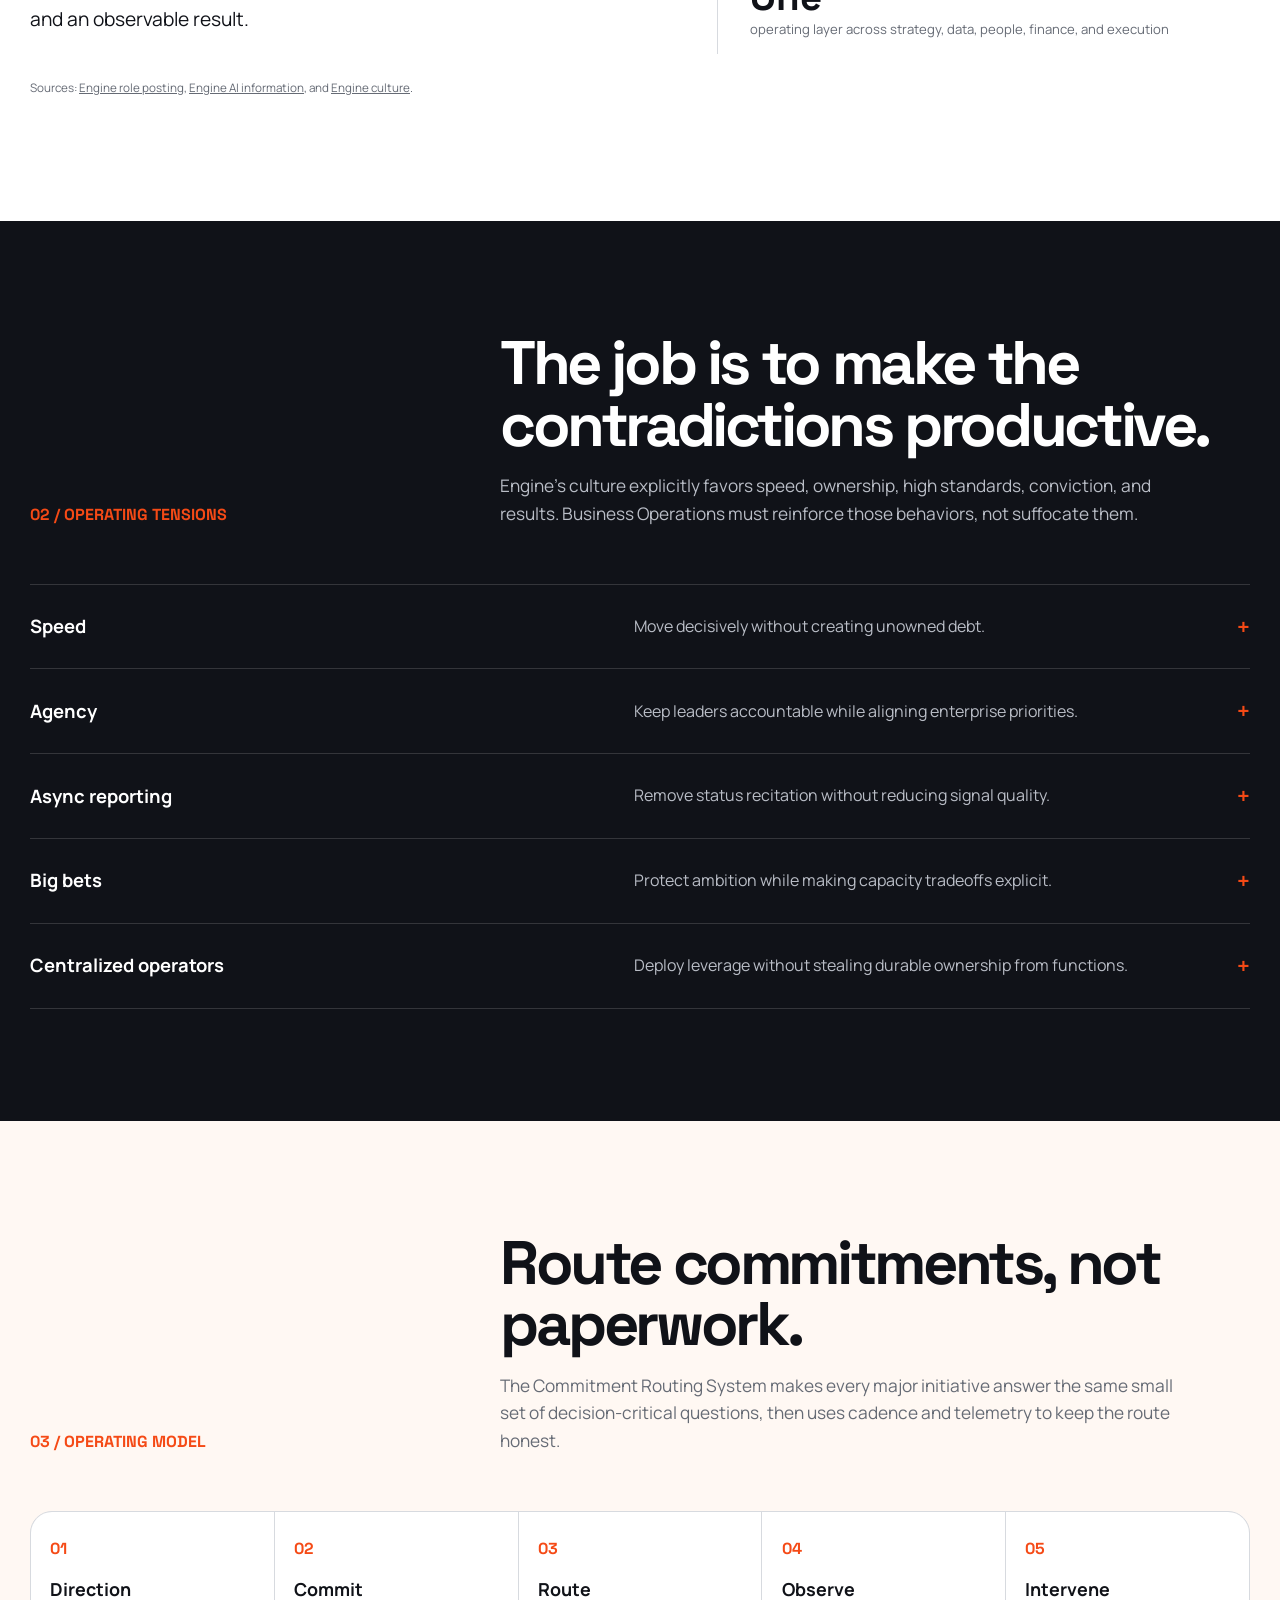
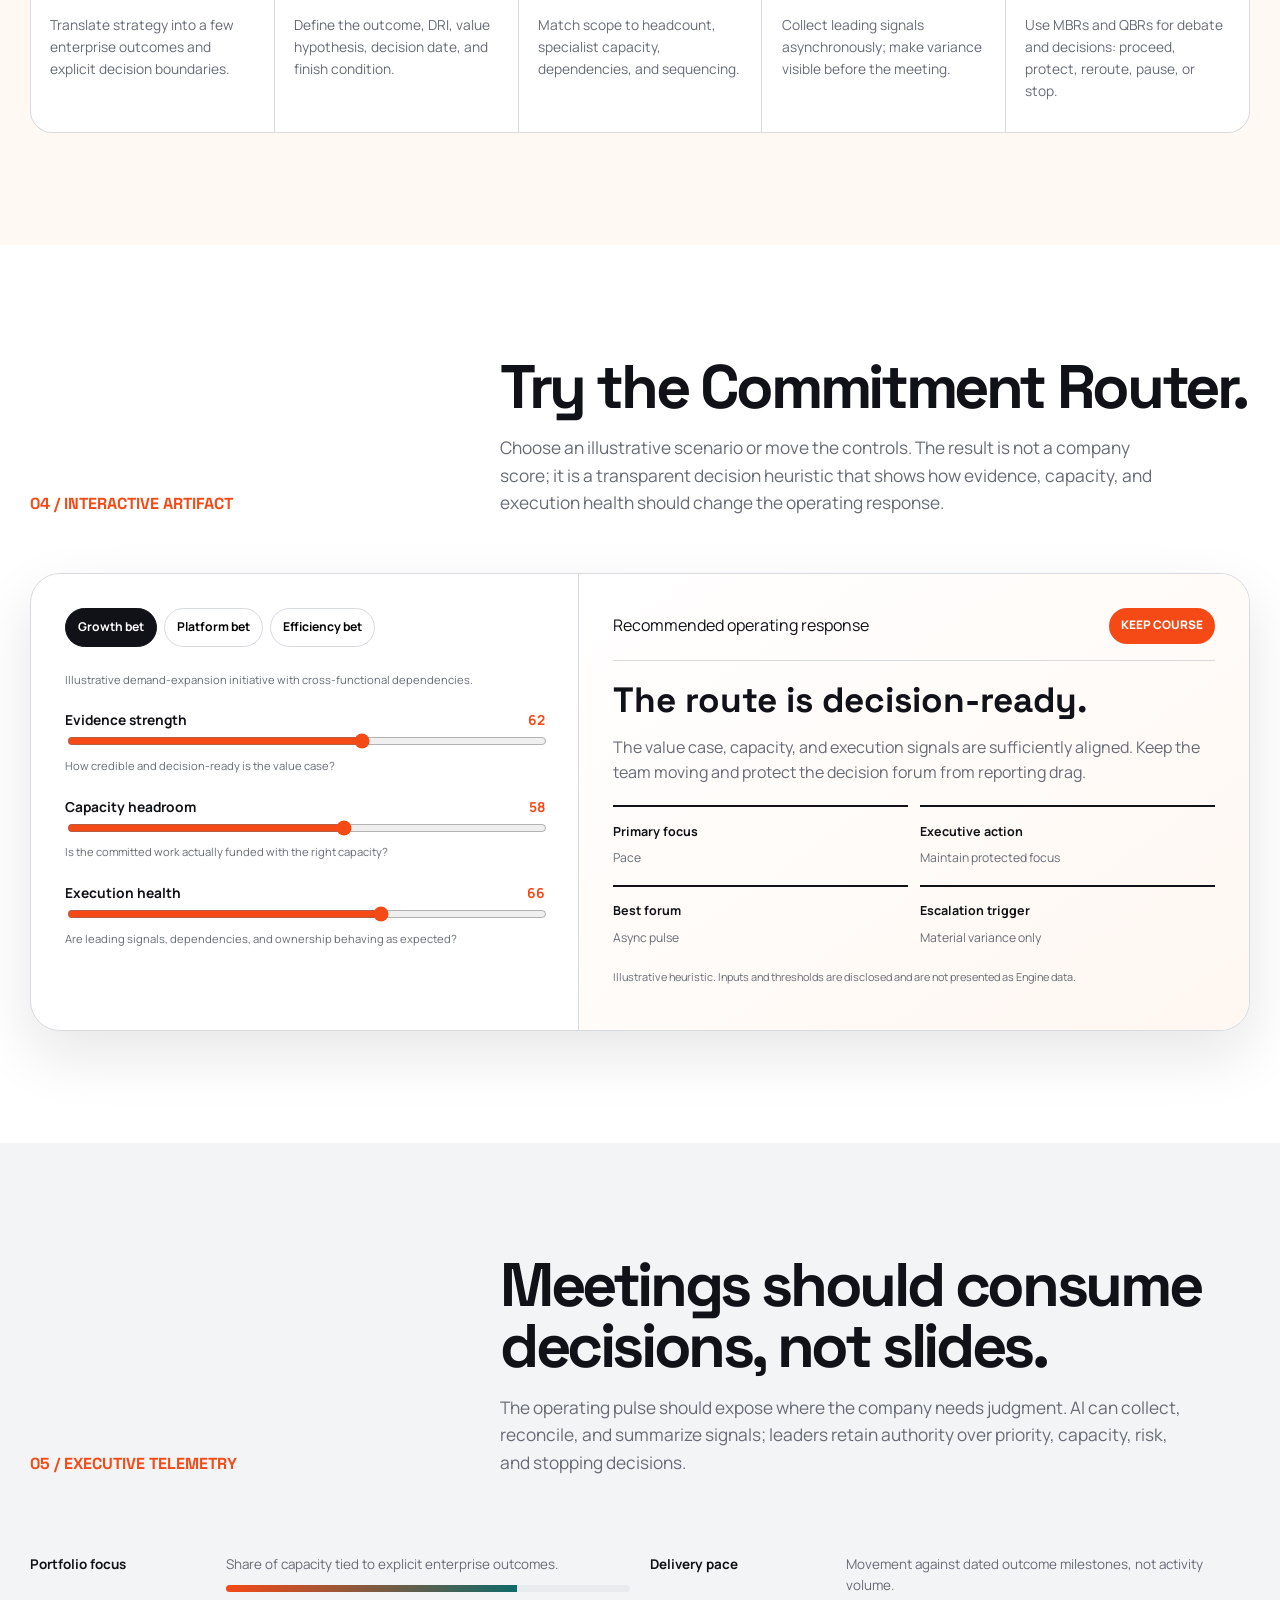
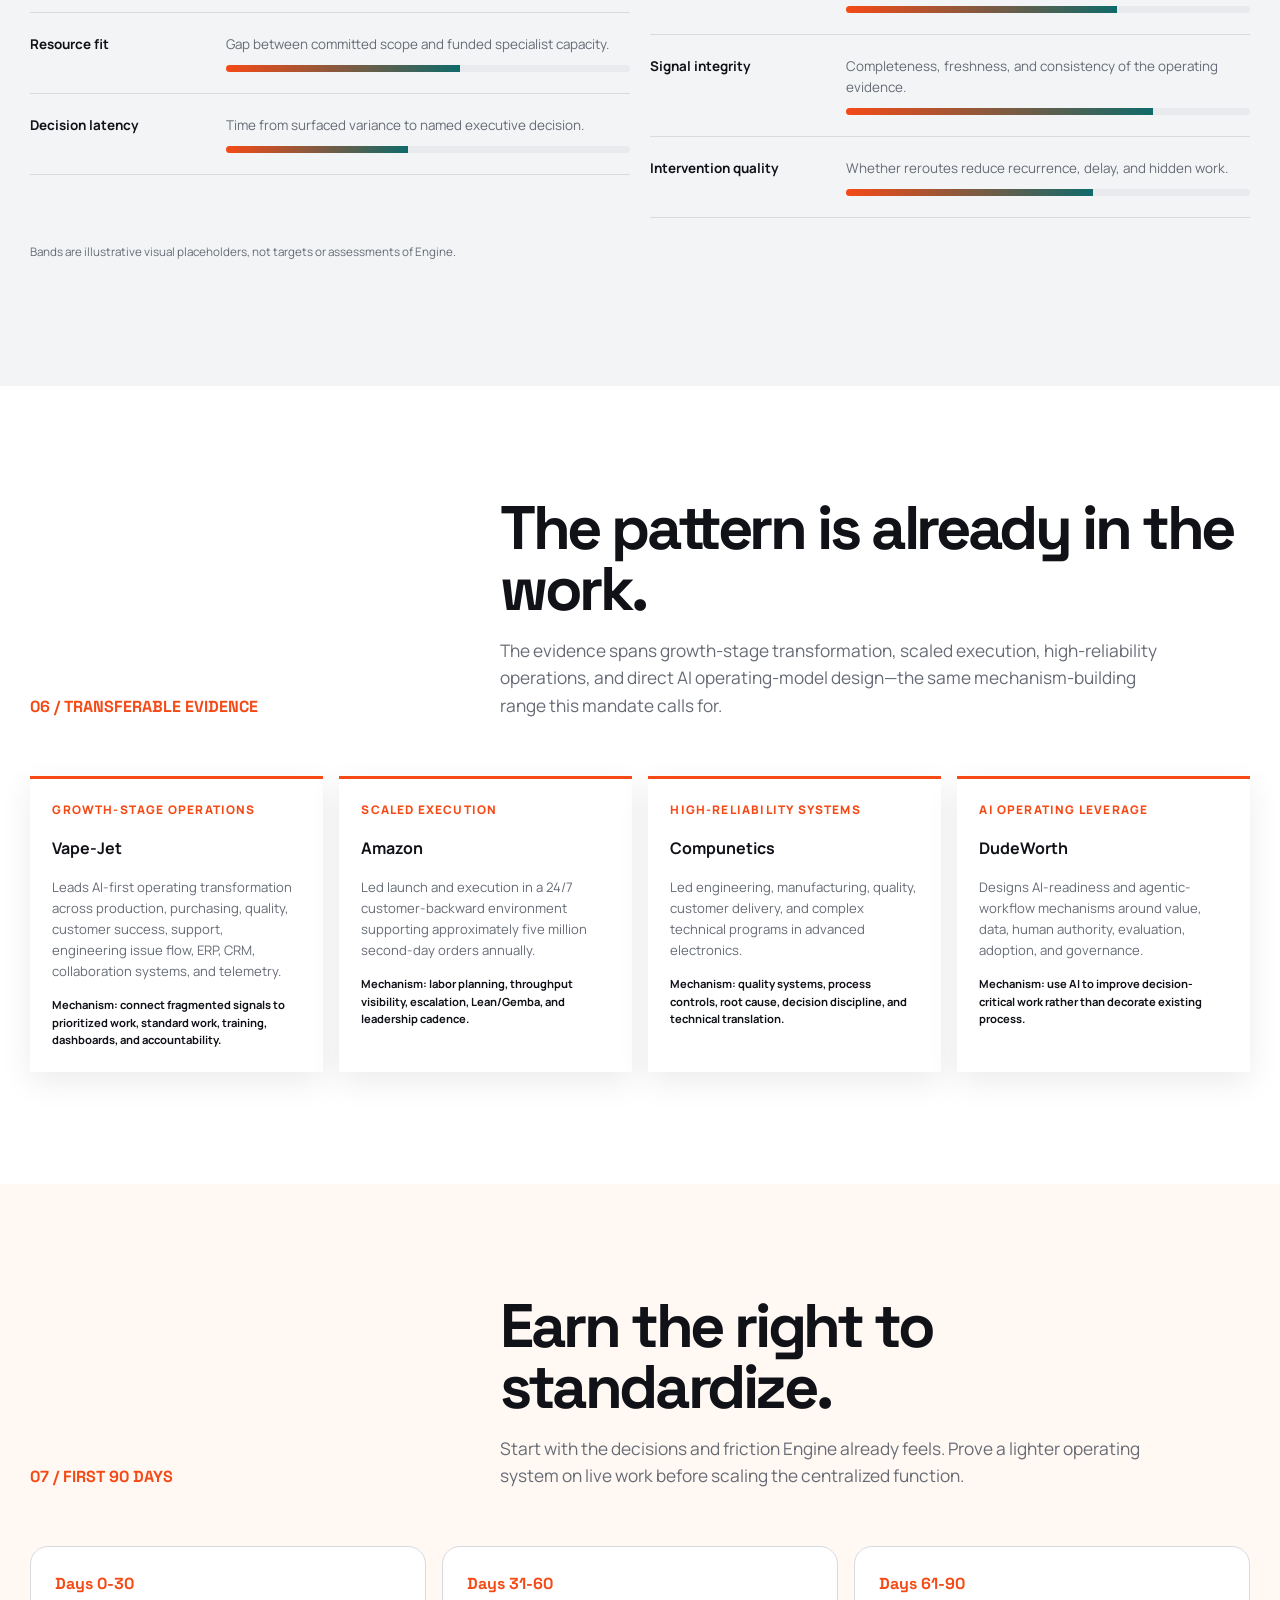
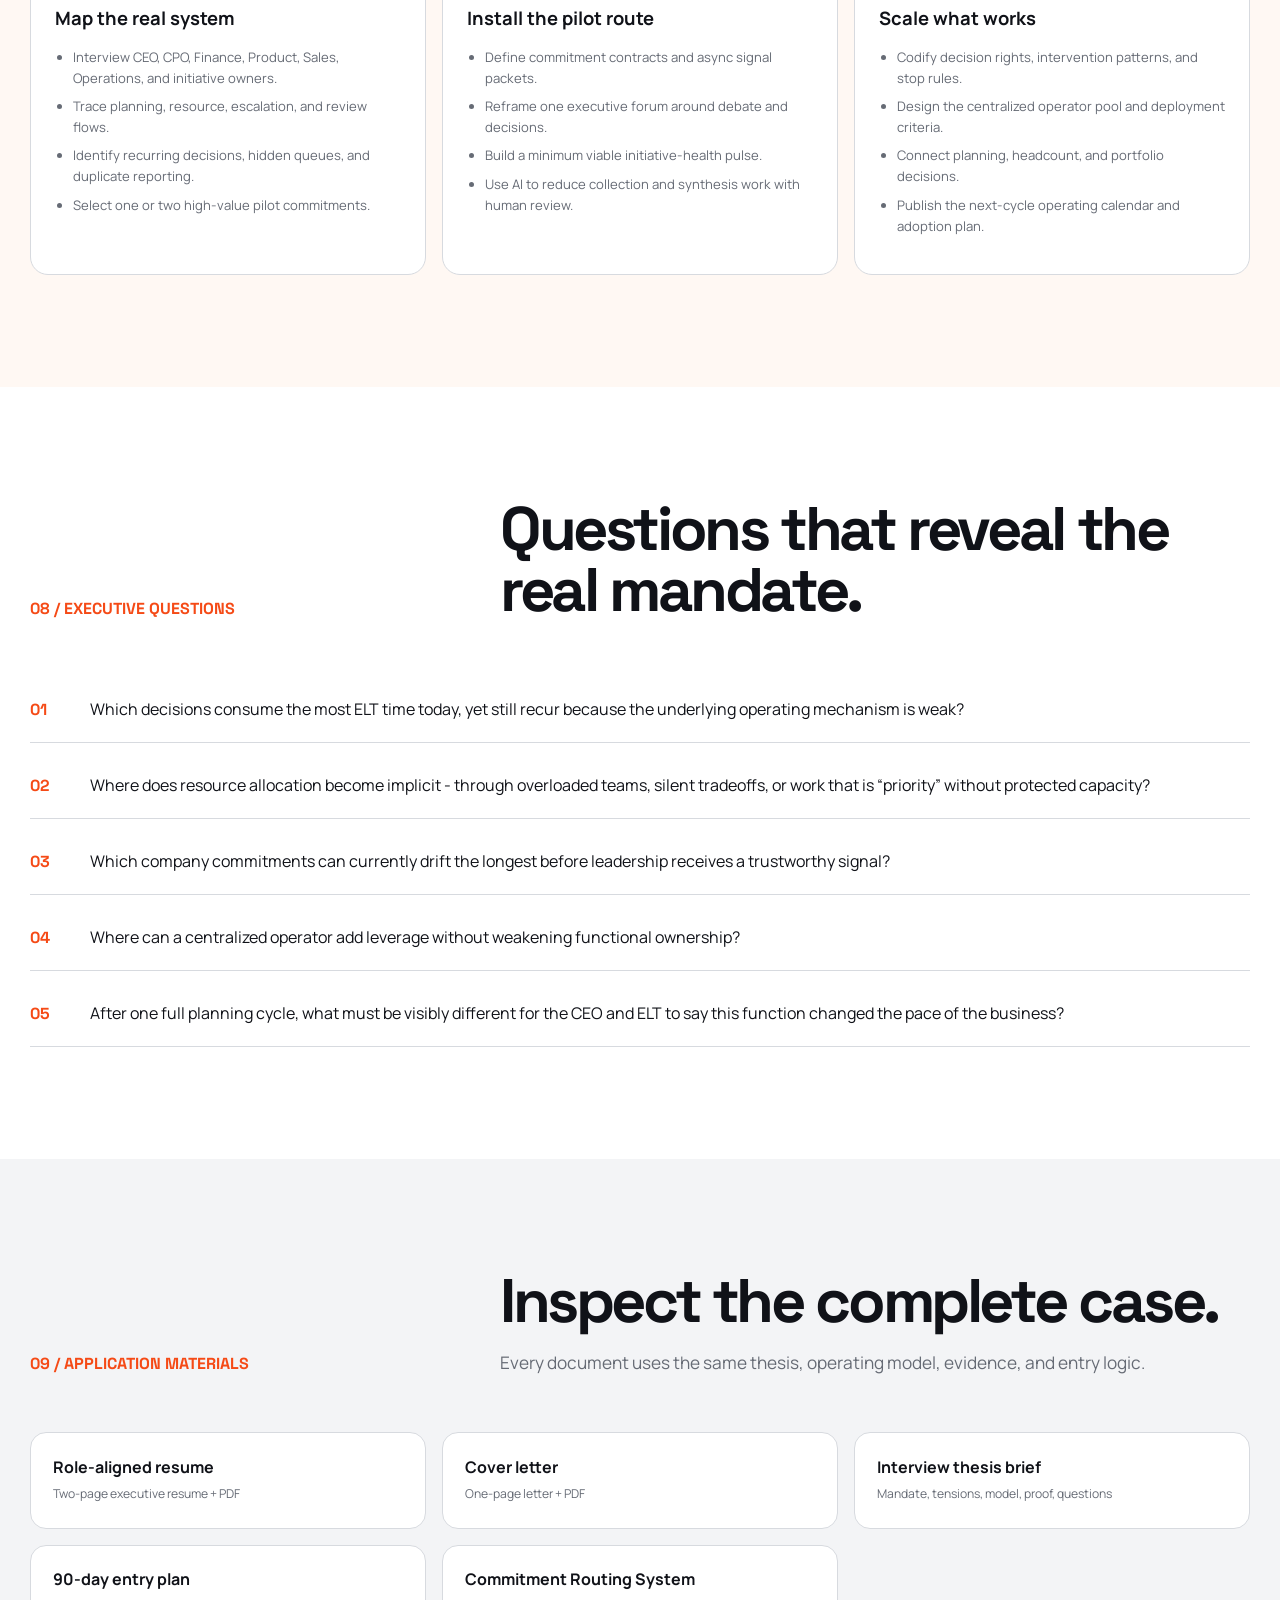
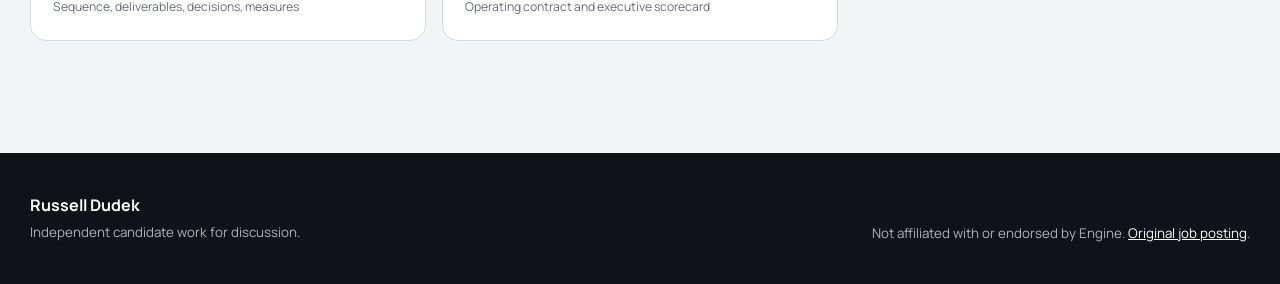
==== commit 45e1d975: "Remove objection framing and strengthen positive transferability" ====
--- a/index.html
+++ b/index.html
@@ -12,13 +12,11 @@
 
 <section class="section mist" id="telemetry"><div class="section-inner"><div class="section-head"><div><div class="section-num">05 / EXECUTIVE TELEMETRY</div></div><div><h2>Meetings should consume decisions, not slides.</h2><p class="section-lede">The operating pulse should expose where the company needs judgment. AI can collect, reconcile, and summarize signals; leaders retain authority over priority, capacity, risk, and stopping decisions.</p></div></div><div class="scorecard"><div><div class="score-row"><strong>Portfolio focus</strong><span>Share of capacity tied to explicit enterprise outcomes.<div class="score-band"><i style="width:72%"></i></div></span></div><div class="score-row"><strong>Resource fit</strong><span>Gap between committed scope and funded specialist capacity.<div class="score-band"><i style="width:58%"></i></div></span></div><div class="score-row"><strong>Decision latency</strong><span>Time from surfaced variance to named executive decision.<div class="score-band"><i style="width:45%"></i></div></span></div></div><div><div class="score-row"><strong>Delivery pace</strong><span>Movement against dated outcome milestones, not activity volume.<div class="score-band"><i style="width:67%"></i></div></span></div><div class="score-row"><strong>Signal integrity</strong><span>Completeness, freshness, and consistency of the operating evidence.<div class="score-band"><i style="width:76%"></i></div></span></div><div class="score-row"><strong>Intervention quality</strong><span>Whether reroutes reduce recurrence, delay, and hidden work.<div class="score-band"><i style="width:61%"></i></div></span></div></div></div><p class="source-note">Bands are illustrative visual placeholders, not targets or assessments of Engine.</p></div></section>
 
-<section class="section" id="proof"><div class="section-inner"><div class="section-head"><div><div class="section-num">06 / TRANSFERABLE EVIDENCE</div></div><div><h2>The pattern is already in the work.</h2><p class="section-lede">The strongest evidence is not title similarity. It is repeated mechanism building across high-velocity, high-reliability, technical, and growth-stage environments.</p></div></div><div class="proof-map"><article class="proof"><div class="eyebrow">Growth-stage operations</div><h3>Vape-Jet</h3><p>Leads AI-first operating transformation across production, purchasing, quality, customer success, support, engineering issue flow, ERP, CRM, collaboration systems, and telemetry.</p><div class="evidence">Mechanism: connect fragmented signals to prioritized work, standard work, training, dashboards, and accountability.</div></article><article class="proof"><div class="eyebrow">Scaled execution</div><h3>Amazon</h3><p>Led launch and execution in a 24/7 customer-backward environment supporting approximately five million second-day orders annually.</p><div class="evidence">Mechanism: labor planning, throughput visibility, escalation, Lean/Gemba, and leadership cadence.</div></article><article class="proof"><div class="eyebrow">High-reliability systems</div><h3>Compunetics</h3><p>Led engineering, manufacturing, quality, customer delivery, and complex technical programs in advanced electronics.</p><div class="evidence">Mechanism: quality systems, process controls, root cause, decision discipline, and technical translation.</div></article><article class="proof"><div class="eyebrow">AI operating leverage</div><h3>DudeWorth</h3><p>Designs AI-readiness and agentic-workflow mechanisms around value, data, human authority, evaluation, adoption, and governance.</p><div class="evidence">Mechanism: use AI to improve decision-critical work rather than decorate existing process.</div></article></div></div></section>
+<section class="section" id="proof"><div class="section-inner"><div class="section-head"><div><div class="section-num">06 / TRANSFERABLE EVIDENCE</div></div><div><h2>The pattern is already in the work.</h2><p class="section-lede">The evidence spans growth-stage transformation, scaled execution, high-reliability operations, and direct AI operating-model design—the same mechanism-building range this mandate calls for.</p></div></div><div class="proof-map"><article class="proof"><div class="eyebrow">Growth-stage operations</div><h3>Vape-Jet</h3><p>Leads AI-first operating transformation across production, purchasing, quality, customer success, support, engineering issue flow, ERP, CRM, collaboration systems, and telemetry.</p><div class="evidence">Mechanism: connect fragmented signals to prioritized work, standard work, training, dashboards, and accountability.</div></article><article class="proof"><div class="eyebrow">Scaled execution</div><h3>Amazon</h3><p>Led launch and execution in a 24/7 customer-backward environment supporting approximately five million second-day orders annually.</p><div class="evidence">Mechanism: labor planning, throughput visibility, escalation, Lean/Gemba, and leadership cadence.</div></article><article class="proof"><div class="eyebrow">High-reliability systems</div><h3>Compunetics</h3><p>Led engineering, manufacturing, quality, customer delivery, and complex technical programs in advanced electronics.</p><div class="evidence">Mechanism: quality systems, process controls, root cause, decision discipline, and technical translation.</div></article><article class="proof"><div class="eyebrow">AI operating leverage</div><h3>DudeWorth</h3><p>Designs AI-readiness and agentic-workflow mechanisms around value, data, human authority, evaluation, adoption, and governance.</p><div class="evidence">Mechanism: use AI to improve decision-critical work rather than decorate existing process.</div></article></div></div></section>
 
 <section class="section cream" id="plan"><div class="section-inner"><div class="section-head"><div><div class="section-num">07 / FIRST 90 DAYS</div></div><div><h2>Earn the right to standardize.</h2><p class="section-lede">Start with the decisions and friction Engine already feels. Prove a lighter operating system on live work before scaling the centralized function.</p></div></div><div class="timeline"><article class="phase"><span class="days">Days 0-30</span><h3>Map the real system</h3><ul><li>Interview CEO, CPO, Finance, Product, Sales, Operations, and initiative owners.</li><li>Trace planning, resource, escalation, and review flows.</li><li>Identify recurring decisions, hidden queues, and duplicate reporting.</li><li>Select one or two high-value pilot commitments.</li></ul></article><article class="phase"><span class="days">Days 31-60</span><h3>Install the pilot route</h3><ul><li>Define commitment contracts and async signal packets.</li><li>Reframe one executive forum around debate and decisions.</li><li>Build a minimum viable initiative-health pulse.</li><li>Use AI to reduce collection and synthesis work with human review.</li></ul></article><article class="phase"><span class="days">Days 61-90</span><h3>Scale what works</h3><ul><li>Codify decision rights, intervention patterns, and stop rules.</li><li>Design the centralized operator pool and deployment criteria.</li><li>Connect planning, headcount, and portfolio decisions.</li><li>Publish the next-cycle operating calendar and adoption plan.</li></ul></article></div></div></section>
 
-<section class="section dark" id="objection"><div class="section-inner"><div class="section-head"><div><div class="section-num">08 / HARD OBJECTION</div></div><div><h2>Say the concern plainly.</h2></div></div><div class="objection"><div class="objection-quote">“He has not already held this exact role inside a travel-fintech SaaS company at Engine's current scale.”</div><div class="objection-answer"><p>That is fair. I would not present adjacent experience as identical domain tenure.</p><p>My case is transferability under consequence: growth-stage cross-functional operations at Vape-Jet; scaled, high-velocity execution at Amazon; high-reliability engineering, manufacturing, and quality at Compunetics; distributed operations at Cardinal; and direct design of AI-enabled operating mechanisms through DudeWorth.</p><p class="boundary">The value proposition is not “I know Engine's internal answer.” It is “I know how to expose the operating problem, earn trust across functions, build the smallest mechanism that changes decisions, and scale only what evidence supports.”</p></div></div></div></section>
+<section class="section" id="questions"><div class="section-inner"><div class="section-head"><div><div class="section-num">08 / EXECUTIVE QUESTIONS</div></div><div><h2>Questions that reveal the real mandate.</h2></div></div><div class="questions"><div class="question"><b>01</b><span>Which decisions consume the most ELT time today, yet still recur because the underlying operating mechanism is weak?</span></div><div class="question"><b>02</b><span>Where does resource allocation become implicit - through overloaded teams, silent tradeoffs, or work that is “priority” without protected capacity?</span></div><div class="question"><b>03</b><span>Which company commitments can currently drift the longest before leadership receives a trustworthy signal?</span></div><div class="question"><b>04</b><span>Where can a centralized operator add leverage without weakening functional ownership?</span></div><div class="question"><b>05</b><span>After one full planning cycle, what must be visibly different for the CEO and ELT to say this function changed the pace of the business?</span></div></div></div></section>
 
-<section class="section" id="questions"><div class="section-inner"><div class="section-head"><div><div class="section-num">09 / EXECUTIVE QUESTIONS</div></div><div><h2>Questions that reveal the real mandate.</h2></div></div><div class="questions"><div class="question"><b>01</b><span>Which decisions consume the most ELT time today, yet still recur because the underlying operating mechanism is weak?</span></div><div class="question"><b>02</b><span>Where does resource allocation become implicit - through overloaded teams, silent tradeoffs, or work that is “priority” without protected capacity?</span></div><div class="question"><b>03</b><span>Which company commitments can currently drift the longest before leadership receives a trustworthy signal?</span></div><div class="question"><b>04</b><span>Where can a centralized operator add leverage without weakening functional ownership?</span></div><div class="question"><b>05</b><span>After one full planning cycle, what must be visibly different for the CEO and ELT to say this function changed the pace of the business?</span></div></div></div></section>
-
-<section class="section mist" id="downloads"><div class="section-inner"><div class="section-head"><div><div class="section-num">10 / APPLICATION MATERIALS</div></div><div><h2>Inspect the complete case.</h2><p class="section-lede">Every document uses the same thesis, evidence boundary, and entry logic.</p></div></div><div class="download-grid"><a class="download" href="resume.html"><strong>Role-aligned resume</strong><span>Two-page executive resume + PDF</span></a><a class="download" href="cover-letter.html"><strong>Cover letter</strong><span>One-page letter + PDF</span></a><a class="download" href="interview-brief.html"><strong>Interview thesis brief</strong><span>Mandate, tensions, model, proof, questions</span></a><a class="download" href="90-day-plan.html"><strong>90-day entry plan</strong><span>Sequence, deliverables, decisions, measures</span></a><a class="download" href="commitment-router.html"><strong>Commitment Routing System</strong><span>Operating contract and executive scorecard</span></a><a class="download" href="objection-analysis.html"><strong>Hard-objection analysis</strong><span>Gap, transferability, proof, interview test</span></a></div></div></section>
+<section class="section mist" id="downloads"><div class="section-inner"><div class="section-head"><div><div class="section-num">09 / APPLICATION MATERIALS</div></div><div><h2>Inspect the complete case.</h2><p class="section-lede">Every document uses the same thesis, operating model, evidence, and entry logic.</p></div></div><div class="download-grid"><a class="download" href="resume.html"><strong>Role-aligned resume</strong><span>Two-page executive resume + PDF</span></a><a class="download" href="cover-letter.html"><strong>Cover letter</strong><span>One-page letter + PDF</span></a><a class="download" href="interview-brief.html"><strong>Interview thesis brief</strong><span>Mandate, tensions, model, proof, questions</span></a><a class="download" href="90-day-plan.html"><strong>90-day entry plan</strong><span>Sequence, deliverables, decisions, measures</span></a><a class="download" href="commitment-router.html"><strong>Commitment Routing System</strong><span>Operating contract and executive scorecard</span></a></div></div></section>
 </main><footer class="footer"><div class="footer-inner"><div><strong>Russell Dudek</strong><br><small>Independent candidate work for discussion.</small></div><small>Not affiliated with or endorsed by Engine. <a href="https://job-boards.greenhouse.io/engine/jobs/7785893003">Original job posting</a>.</small></div></footer><script src="script.js"></script></body></html>
